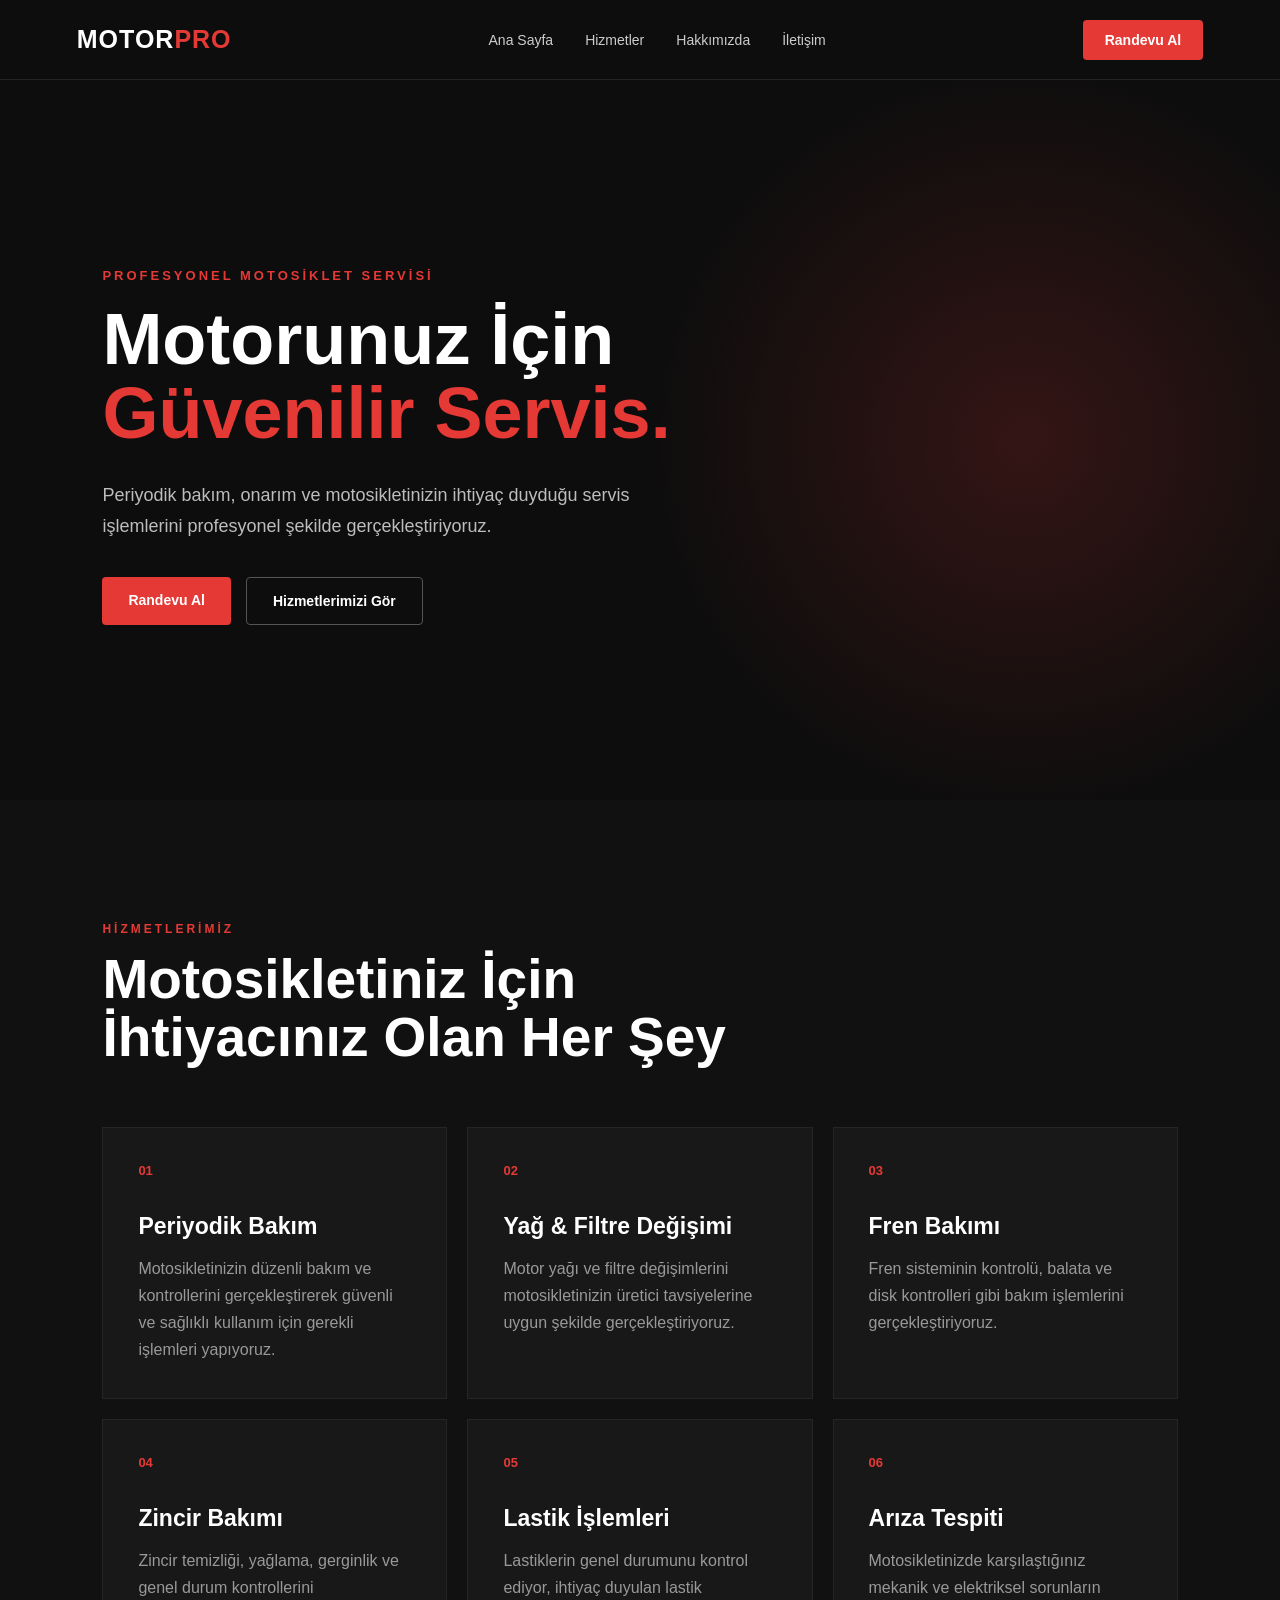
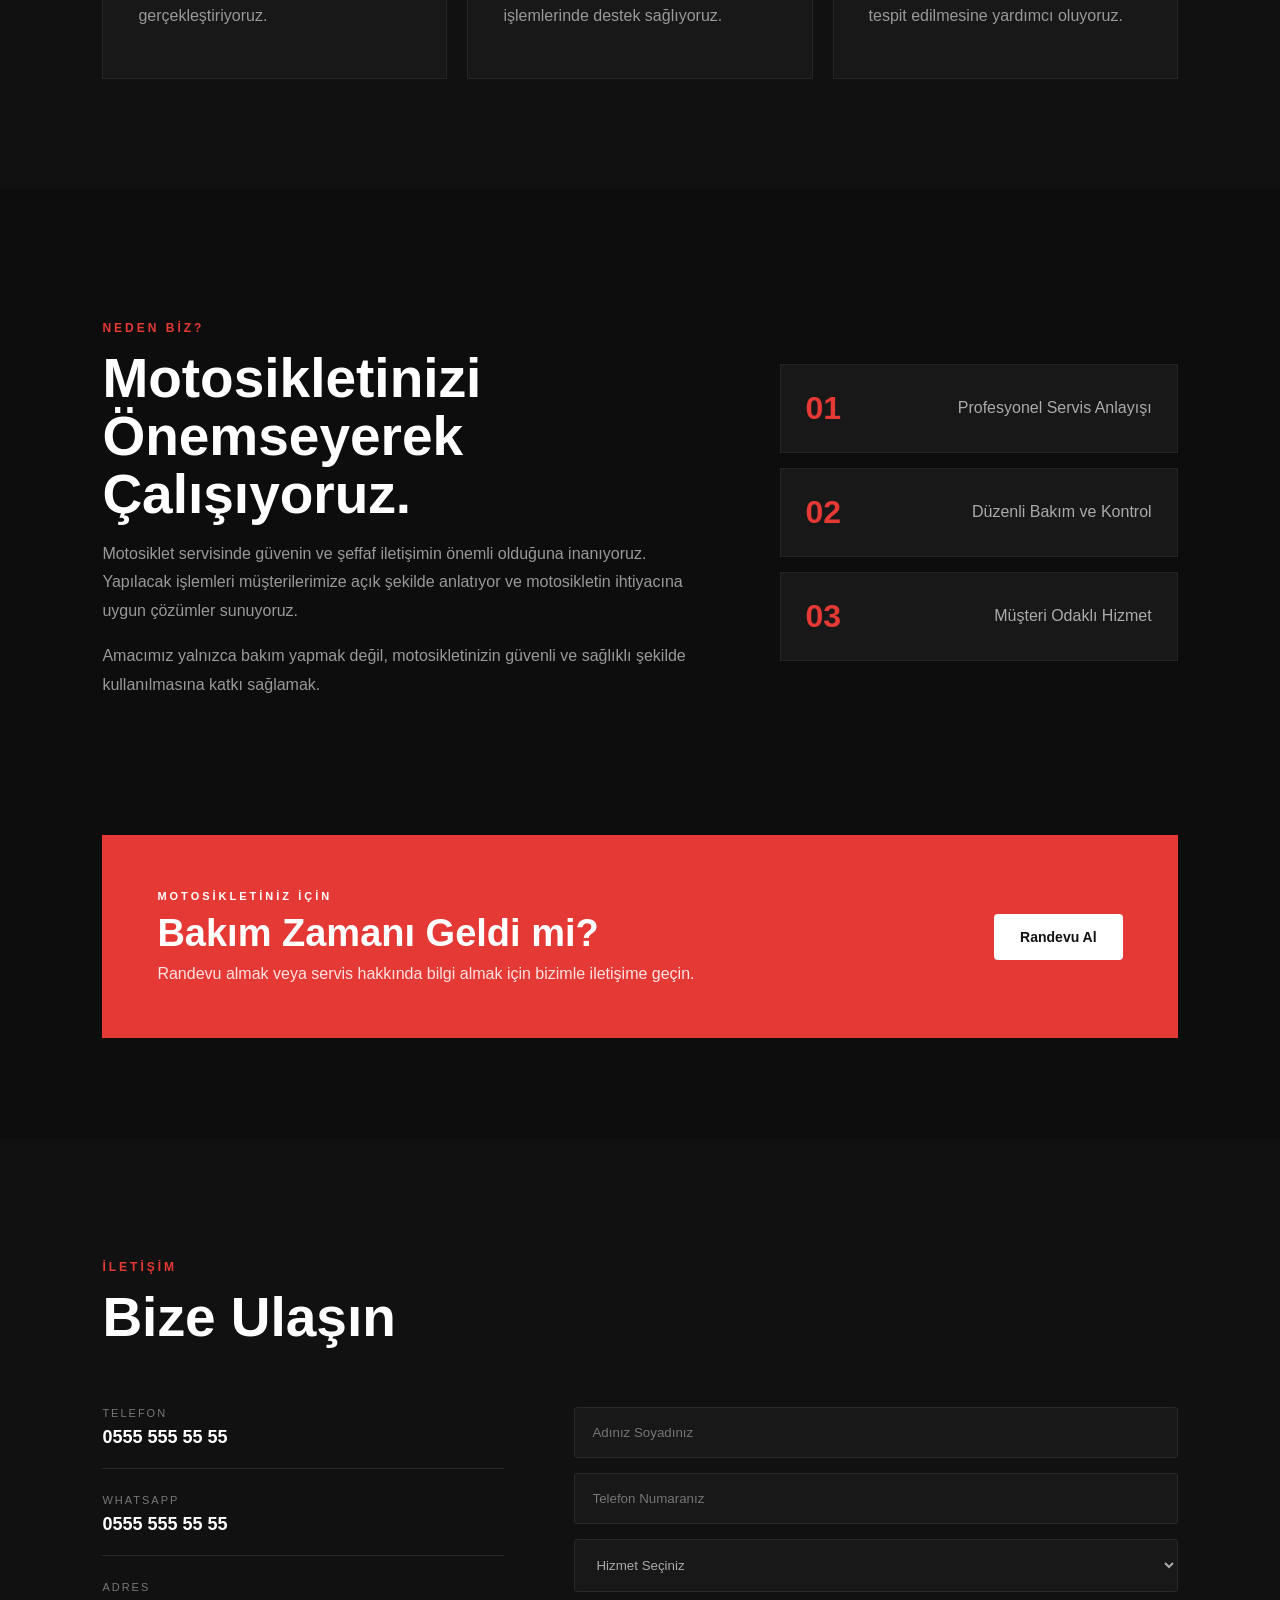
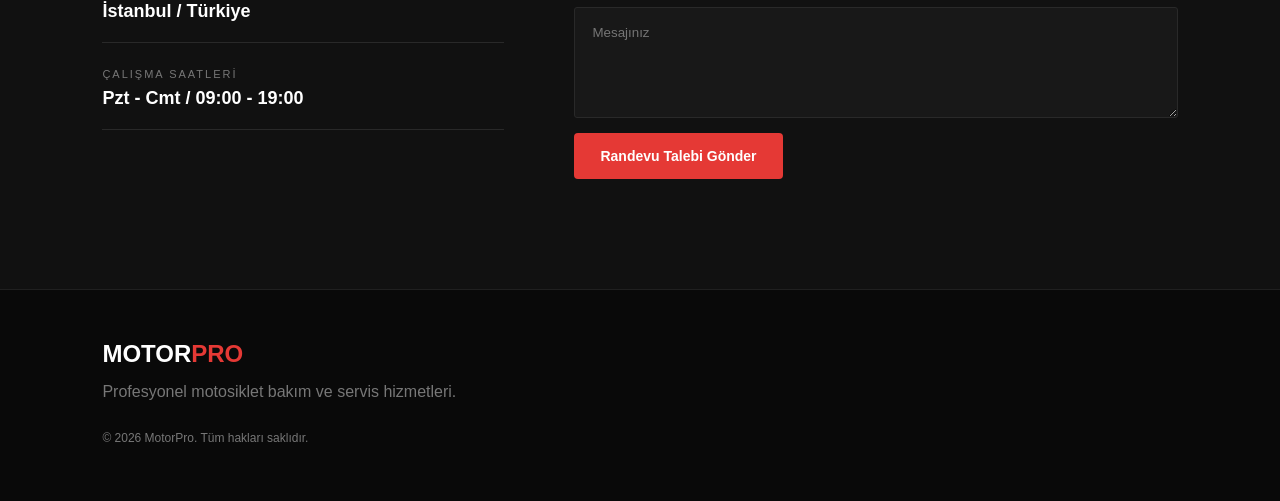
==== index.html @ c5fba309 "MotoPro ilk sürüm" ====
<!DOCTYPE html>
<html lang="tr">

<head>
    <meta charset="UTF-8">
    <meta name="viewport" content="width=device-width, initial-scale=1.0">

    <meta name="description"
        content="Profesyonel motosiklet bakım, onarım ve servis hizmetleri. Periyodik bakım, fren, zincir, lastik ve arıza tespiti.">

    <title>MotorPro | Motosiklet Servis</title>

    <link rel="stylesheet" href="style.css">
</head>

<body>

    <!-- HEADER -->

    <header class="header">

        <a href="index.html" class="logo">
            MOTOR<span>PRO</span>
        </a>

        <nav>
            <a href="#anasayfa">Ana Sayfa</a>
            <a href="#hizmetler">Hizmetler</a>
            <a href="#hakkimizda">Hakkımızda</a>
            <a href="#iletisim">İletişim</a>
        </nav>

        <a href="#iletisim" class="header-button">
            Randevu Al
        </a>

    </header>


    <main>

        <!-- HERO -->

        <section class="hero" id="anasayfa">

            <div class="hero-content">

                <p class="hero-small">
                    PROFESYONEL MOTOSİKLET SERVİSİ
                </p>

                <h1>
                    Motorunuz İçin<br>
                    <span>Güvenilir Servis.</span>
                </h1>

                <p class="hero-text">
                    Periyodik bakım, onarım ve motosikletinizin ihtiyaç
                    duyduğu servis işlemlerini profesyonel şekilde
                    gerçekleştiriyoruz.
                </p>

                <div class="hero-buttons">

                    <a href="#iletisim" class="button button-primary">
                        Randevu Al
                    </a>

                    <a href="#hizmetler" class="button button-secondary">
                        Hizmetlerimizi Gör
                    </a>

                </div>

            </div>

        </section>


        <!-- SERVICES -->

        <section class="services" id="hizmetler">

            <div class="section-title">

                <p>HİZMETLERİMİZ</p>

                <h2>
                    Motosikletiniz İçin<br>
                    İhtiyacınız Olan Her Şey
                </h2>

            </div>


            <div class="service-grid">

                <article class="service-card">

                    <div class="service-number">
                        01
                    </div>

                    <h3>
                        Periyodik Bakım
                    </h3>

                    <p>
                        Motosikletinizin düzenli bakım ve kontrollerini
                        gerçekleştirerek güvenli ve sağlıklı kullanım
                        için gerekli işlemleri yapıyoruz.
                    </p>

                </article>


                <article class="service-card">

                    <div class="service-number">
                        02
                    </div>

                    <h3>
                        Yağ & Filtre Değişimi
                    </h3>

                    <p>
                        Motor yağı ve filtre değişimlerini motosikletinizin
                        üretici tavsiyelerine uygun şekilde gerçekleştiriyoruz.
                    </p>

                </article>


                <article class="service-card">

                    <div class="service-number">
                        03
                    </div>

                    <h3>
                        Fren Bakımı
                    </h3>

                    <p>
                        Fren sisteminin kontrolü, balata ve disk kontrolleri
                        gibi bakım işlemlerini gerçekleştiriyoruz.
                    </p>

                </article>


                <article class="service-card">

                    <div class="service-number">
                        04
                    </div>

                    <h3>
                        Zincir Bakımı
                    </h3>

                    <p>
                        Zincir temizliği, yağlama, gerginlik ve genel
                        durum kontrollerini gerçekleştiriyoruz.
                    </p>

                </article>


                <article class="service-card">

                    <div class="service-number">
                        05
                    </div>

                    <h3>
                        Lastik İşlemleri
                    </h3>

                    <p>
                        Lastiklerin genel durumunu kontrol ediyor,
                        ihtiyaç duyulan lastik işlemlerinde destek sağlıyoruz.
                    </p>

                </article>


                <article class="service-card">

                    <div class="service-number">
                        06
                    </div>

                    <h3>
                        Arıza Tespiti
                    </h3>

                    <p>
                        Motosikletinizde karşılaştığınız mekanik ve
                        elektriksel sorunların tespit edilmesine yardımcı oluyoruz.
                    </p>

                </article>

            </div>

        </section>


        <!-- ABOUT -->

        <section class="about" id="hakkimizda">

            <div class="about-content">

                <p class="section-label">
                    NEDEN BİZ?
                </p>

                <h2>
                    Motosikletinizi<br>
                    Önemseyerek Çalışıyoruz.
                </h2>

                <p>
                    Motosiklet servisinde güvenin ve şeffaf iletişimin
                    önemli olduğuna inanıyoruz. Yapılacak işlemleri
                    müşterilerimize açık şekilde anlatıyor ve motosikletin
                    ihtiyacına uygun çözümler sunuyoruz.
                </p>

                <p>
                    Amacımız yalnızca bakım yapmak değil, motosikletinizin
                    güvenli ve sağlıklı şekilde kullanılmasına katkı sağlamak.
                </p>

            </div>


            <div class="about-box">

                    <div>
                        <strong>01</strong>
                        <span>Profesyonel Servis Anlayışı</span>
                    </div>

                    <div>
                        <strong>02</strong>
                        <span>Düzenli Bakım ve Kontrol</span>
                    </div>

                    <div>
                        <strong>03</strong>
                        <span>Müşteri Odaklı Hizmet</span>
                    </div>

                </div>

        </section>


        <!-- CTA -->

        <section class="cta">

            <div>

                <p>
                    MOTOSİKLETİNİZ İÇİN
                </p>

                <h2>
                    Bakım Zamanı Geldi mi?
                </h2>

                <span>
                    Randevu almak veya servis hakkında bilgi almak için
                    bizimle iletişime geçin.
                </span>

            </div>

            <a href="#iletisim" class="button button-primary">
                Randevu Al
            </a>

        </section>


        <!-- CONTACT -->

        <section class="contact" id="iletisim">

            <div class="section-title">

                <p>İLETİŞİM</p>

                <h2>
                    Bize Ulaşın
                </h2>

            </div>


            <div class="contact-grid">

                <div class="contact-info">

                    <div class="contact-item">
                            <span>TELEFON</span>
                            <strong>
                                <a href="tel:+905555555555">
                                    0555 555 55 55
                                </a>
                            </strong>
                        </div>

                        <div class="contact-item">
                            <span>WHATSAPP</span>
                            <strong>
                                <a href="https://wa.me/905555555555" target="_blank">
                                    0555 555 55 55
                                </a>
                            </strong>
                        </div>

                    <div class="contact-item">
                        <span>ADRES</span>
                        <strong>İstanbul / Türkiye</strong>
                    </div>

                    <div class="contact-item">
                        <span>ÇALIŞMA SAATLERİ</span>
                        <strong>Pzt - Cmt / 09:00 - 19:00</strong>
                    </div>

                </div>


                <form
                class="contact-form"
                action="https://formsubmit.co/YOUR_EMAIL@example.com"
                method="POST"
            >

                <input type="hidden" name="_subject" value="MotoPro Yeni Randevu Talebi">

                <input type="hidden" name="_template" value="table">

                <input
                    type="hidden"
                    name="_next"
                    value="https://emreryurek.github.io/motoservis/tesekkurler.html"
                >

                <input
                    type="text"
                    name="name"
                    placeholder="Adınız Soyadınız"
                    required
                >

                <input
                    type="tel"
                    name="phone"
                    placeholder="Telefon Numaranız"
                    required
                >

                <select name="service" required>

                    <option value="">
                        Hizmet Seçiniz
                    </option>

                    <option value="Periyodik Bakım">
                        Periyodik Bakım
                    </option>

                    <option value="Yağ ve Filtre Değişimi">
                        Yağ & Filtre Değişimi
                    </option>

                    <option value="Fren Bakımı">
                        Fren Bakımı
                    </option>

                    <option value="Zincir Bakımı">
                        Zincir Bakımı
                    </option>

                    <option value="Lastik İşlemleri">
                        Lastik İşlemleri
                    </option>

                    <option value="Arıza Tespiti">
                        Arıza Tespiti
                    </option>

                </select>

                <textarea
                    name="message"
                    placeholder="Mesajınız"
                    rows="5"
                ></textarea>

                <button
                    type="submit"
                    class="button button-primary"
                >
                    Randevu Talebi Gönder
                </button>

            </form>

            </div>

        </section>

    </main>


    <!-- FOOTER -->

    <footer>

        <div class="footer-logo">
            MOTOR<span>PRO</span>
        </div>

        <p>
            Profesyonel motosiklet bakım ve servis hizmetleri.
        </p>

        <p class="copyright">
            © 2026 MotorPro. Tüm hakları saklıdır.
        </p>

    </footer>

</body>

</html>
---- style.css ----
/* ========================================
   GENEL
======================================== */

* {
    box-sizing: border-box;
}

html {
    scroll-behavior: smooth;
}

body {
    margin: 0;
    background: #0d0d0d;
    color: #ffffff;
    font-family: Arial, Helvetica, sans-serif;
}

a {
    color: inherit;
    text-decoration: none;
}


/* ========================================
   HEADER
======================================== */

.header {
    height: 80px;
    padding: 0 6%;
    display: flex;
    align-items: center;
    justify-content: space-between;

    background: #0d0d0d;

    border-bottom: 1px solid #242424;

    position: sticky;
    top: 0;
    z-index: 100;
}

.logo {
    font-size: 25px;
    font-weight: 900;
    letter-spacing: 1px;
}

.logo span,
.footer-logo span {
    color: #e53935;
}

.header nav {
    display: flex;
    gap: 32px;
}

.header nav a {
    color: #cccccc;
    font-size: 14px;
    transition: 0.3s;
}

.header nav a:hover {
    color: #e53935;
}

.header-button {
    background: #e53935;
    padding: 12px 22px;
    border-radius: 4px;
    font-size: 14px;
    font-weight: bold;
    transition: 0.3s;
}

.header-button:hover {
    background: #ff514d;
}


/* ========================================
   HERO
======================================== */

.hero {
    min-height: 720px;

    display: flex;
    align-items: center;

    padding: 80px 8%;

    background-image:
        linear-gradient(
            90deg,
            rgba(13, 13, 13, 1) 0%,
            rgba(13, 13, 13, 0.98) 25%,
            rgba(13, 13, 13, 0.82) 45%,
            rgba(13, 13, 13, 0.35) 75%,
            rgba(13, 13, 13, 0.15) 100%
        ),
        url("images/hero.jpg");

    background-size: cover;
    background-position: center;
    background-repeat: no-repeat;

    position: relative;
}

.hero::after {
    content: "";

    position: absolute;
    inset: 0;

    background:
        radial-gradient(
            circle at 80% 50%,
            rgba(229, 57, 53, 0.18),
            transparent 35%
        );

    pointer-events: none;
}

.hero-content {
    max-width: 650px;
    position: relative;
    z-index: 2;
}

.hero-small {
    color: #e53935;
    font-size: 13px;
    font-weight: bold;
    letter-spacing: 3px;
    margin-bottom: 20px;
}

.hero h1 {
    font-size: clamp(46px, 6vw, 72px);
    line-height: 1.02;
    margin: 0 0 30px;
    font-weight: 900;
    max-width: 650px;
}

.hero h1 span {
    color: #e53935;
}

.hero-text {
    max-width: 550px;
    color: #bdbdbd;
    font-size: 18px;
    line-height: 1.7;
    margin-bottom: 35px;
}

.hero-buttons {
    display: flex;
    gap: 15px;
    flex-wrap: wrap;
}


/* ========================================
   BUTONLAR
======================================== */

.button {
    display: inline-block;
    padding: 15px 26px;

    border-radius: 4px;

    font-size: 14px;
    font-weight: bold;

    transition: 0.3s;
}

.button-primary {
    background: #e53935;
    color: white;
}

.button-primary:hover {
    background: #ff514d;
    transform: translateY(-2px);
}

.button-secondary {
    border: 1px solid #555;
    color: white;
}

.button-secondary:hover {
    border-color: #e53935;
    color: #e53935;
}


/* ========================================
   SECTION
======================================== */

.services,
.contact {
    padding: 110px 8%;
}

.section-title {
    max-width: 700px;
    margin-bottom: 60px;
}

.section-title p,
.section-label {
    color: #e53935;
    font-size: 12px;
    font-weight: bold;
    letter-spacing: 3px;
    margin-bottom: 15px;
}

.section-title h2,
.about h2 {
    font-size: clamp(35px, 5vw, 55px);
    line-height: 1.05;
    margin: 0;
}


/* ========================================
   HİZMETLER
======================================== */

.services {
    background: #111111;
}

.service-grid {
    display: grid;
    grid-template-columns: repeat(3, 1fr);
    gap: 20px;
}

.service-card {
    background: #181818;
    border: 1px solid #252525;

    padding: 35px;

    min-height: 260px;

    transition: 0.3s;
}

.service-card:hover {
    transform: translateY(-5px);
    border-color: #e53935;
}

.service-number {
    color: #e53935;
    font-size: 13px;
    font-weight: bold;
    margin-bottom: 35px;
}

.service-card h3 {
    font-size: 23px;
    margin: 0 0 15px;
}

.service-card p {
    color: #999;
    line-height: 1.7;
    margin: 0;
}


/* ========================================
   HAKKIMIZDA
======================================== */

.about {
    padding: 120px 8%;

    display: grid;
    grid-template-columns: 1.2fr 0.8fr;
    gap: 80px;

    align-items: center;
}

.about-content > p:not(.section-label) {
    color: #999;
    line-height: 1.8;
    max-width: 650px;
}

.about-box {
    display: grid;
    gap: 15px;
}

.about-box div {
    background: #181818;
    border: 1px solid #252525;

    padding: 25px;

    display: flex;
    align-items: center;
    justify-content: space-between;
}

.about-box strong {
    color: #e53935;
    font-size: 32px;
}

.about-box span {
    color: #aaa;
}


/* ========================================
   CTA
======================================== */

.cta {
    margin: 0 8% 100px;

    padding: 55px;

    background: #e53935;

    display: flex;
    justify-content: space-between;
    align-items: center;

    gap: 30px;
}

.cta p {
    margin: 0 0 10px;
    font-size: 11px;
    font-weight: bold;
    letter-spacing: 3px;
}

.cta h2 {
    font-size: 38px;
    margin: 0 0 10px;
}

.cta span {
    color: #ffe3e3;
}

.cta .button {
    background: white;
    color: #111;
    flex-shrink: 0;
}


/* ========================================
   İLETİŞİM
======================================== */

.contact {
    background: #111111;
}

.contact-grid {
    display: grid;
    grid-template-columns: 0.8fr 1.2fr;
    gap: 70px;
}

.contact-info {
    display: flex;
    flex-direction: column;
    gap: 25px;
}

.contact-item {
    padding-bottom: 20px;
    border-bottom: 1px solid #292929;
}

.contact-item span {
    display: block;
    color: #777;
    font-size: 11px;
    letter-spacing: 2px;
    margin-bottom: 8px;
}

.contact-item strong {
    font-size: 18px;
}


/* ========================================
   FORM
======================================== */

.contact-form {
    display: flex;
    flex-direction: column;
    gap: 15px;
}

.contact-form input,
.contact-form select,
.contact-form textarea {
    width: 100%;

    padding: 17px;

    background: #181818;

    border: 1px solid #292929;

    color: white;

    font-family: inherit;

    border-radius: 3px;

    outline: none;
}

.contact-form input:focus,
.contact-form select:focus,
.contact-form textarea:focus {
    border-color: #e53935;
}

.contact-form textarea {
    resize: vertical;
}

.contact-form select {
    color: #aaa;
}

.contact-form button {
    border: none;
    cursor: pointer;
    align-self: flex-start;
}


/* ========================================
   FOOTER
======================================== */

footer {
    padding: 50px 8%;

    background: #090909;

    border-top: 1px solid #202020;
}

.footer-logo {
    font-size: 24px;
    font-weight: 900;
    margin-bottom: 15px;
}

footer p {
    color: #777;
    margin: 6px 0;
}

.copyright {
    margin-top: 30px !important;
    font-size: 12px;
}


/* ========================================
   MOBİL
======================================== */

@media (max-width: 900px) {

    .header {
        padding: 0 5%;
    }

    .header nav {
        display: none;
    }

    .header-button {
        padding: 10px 16px;
    }

    .hero {
        min-height: 650px;
        padding: 70px 6%;
    }

    .hero h1 {
        font-size: 52px;
    }

    .service-grid {
        grid-template-columns: 1fr 1fr;
    }

    .about {
        grid-template-columns: 1fr;
        gap: 50px;
    }

    .contact-grid {
        grid-template-columns: 1fr;
        gap: 50px;
    }

    .cta {
        margin: 0 5% 70px;
        padding: 40px 30px;

        flex-direction: column;
        align-items: flex-start;
    }

}


@media (max-width: 600px) {

    .header {
        height: 70px;
    }

    .logo {
        font-size: 21px;
    }

    .header-button {
        font-size: 12px;
        padding: 10px 13px;
    }

    .hero {
        min-height: 600px;
        padding: 60px 6%;
    }

    .hero h1 {
        font-size: 43px;
    }

    .hero-text {
        font-size: 16px;
    }

    .services,
    .contact {
        padding: 80px 6%;
    }

    .service-grid {
        grid-template-columns: 1fr;
    }

    .service-card {
        min-height: auto;
    }

    .about {
        padding: 80px 6%;
    }

    .about h2 {
        font-size: 40px;
    }

    .cta {
        margin: 0 6% 60px;
    }

    .cta h2 {
        font-size: 30px;
    }

}
    .contact-item a {
        color: white;
        text-decoration: none;
        transition: 0.3s;
    }

    .contact-item a:hover {
        color: #e53935;
    }
    /* ========================================
   TEŞEKKÜR SAYFASI
======================================== */

.page-thanks {
    min-height: calc(100vh - 200px);

    display: flex;
    flex-direction: column;
    justify-content: center;
    align-items: flex-start;

    padding: 100px 8%;
}

.page-thanks h1 {
    font-size: clamp(55px, 8vw, 90px);
    line-height: 0.95;
    margin: 0 0 30px;
    font-weight: 900;
}

.page-thanks h1 span {
    color: #e53935;
}

.page-thanks > p:not(.section-label) {
    color: #999;
    font-size: 18px;
    line-height: 1.7;
    max-width: 550px;
    margin-bottom: 35px;
}
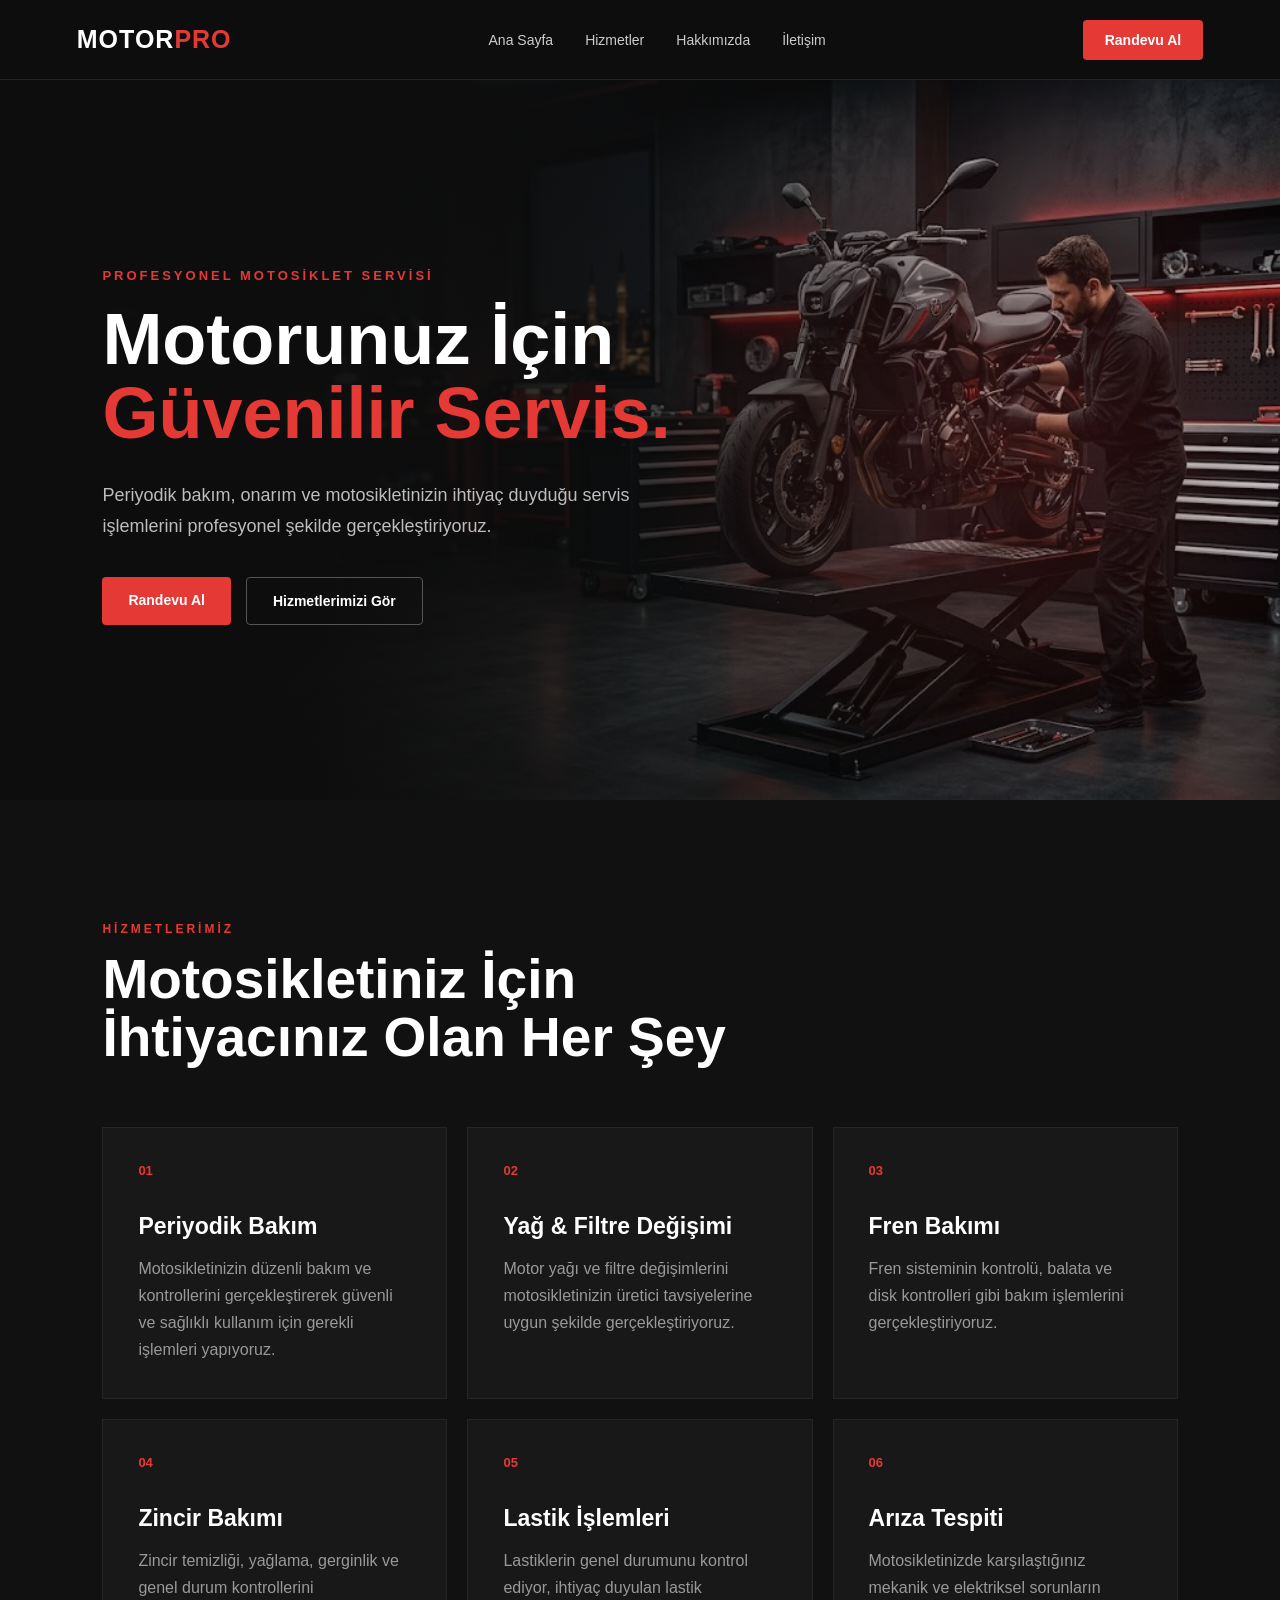
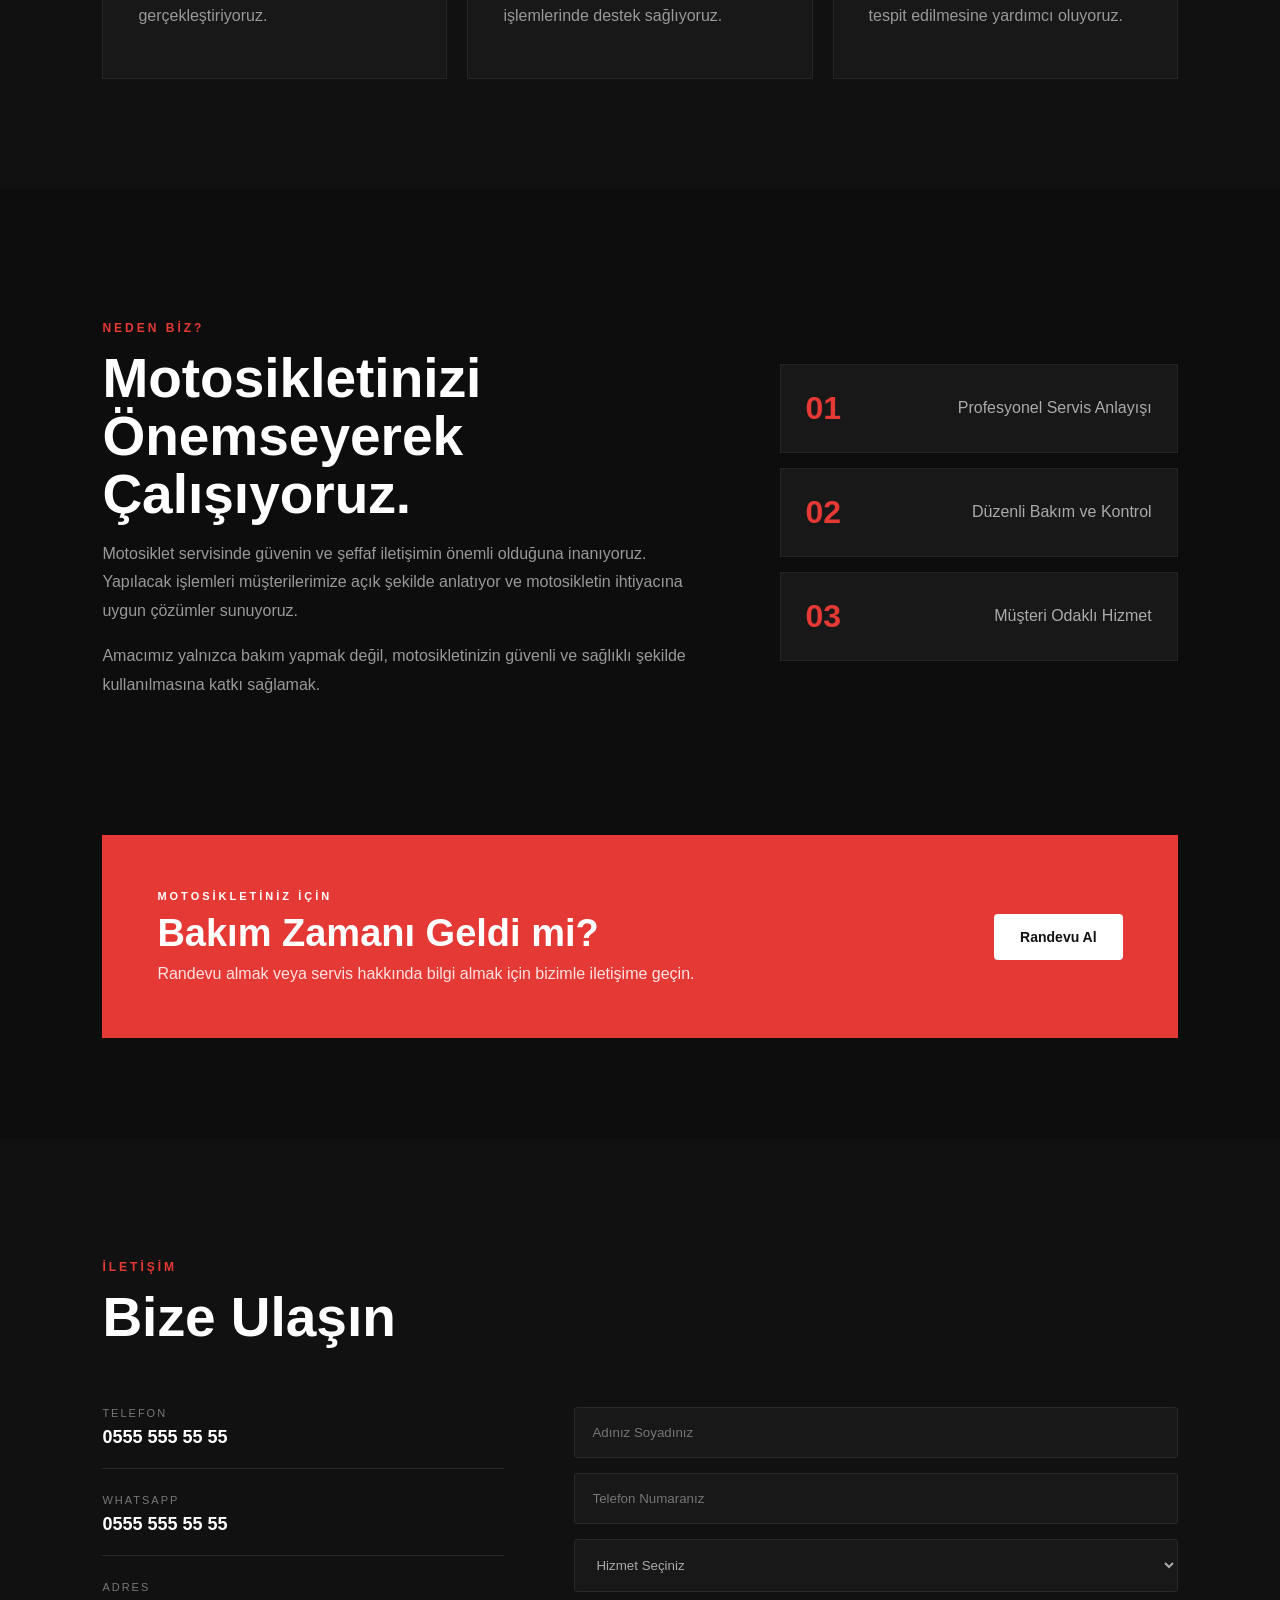
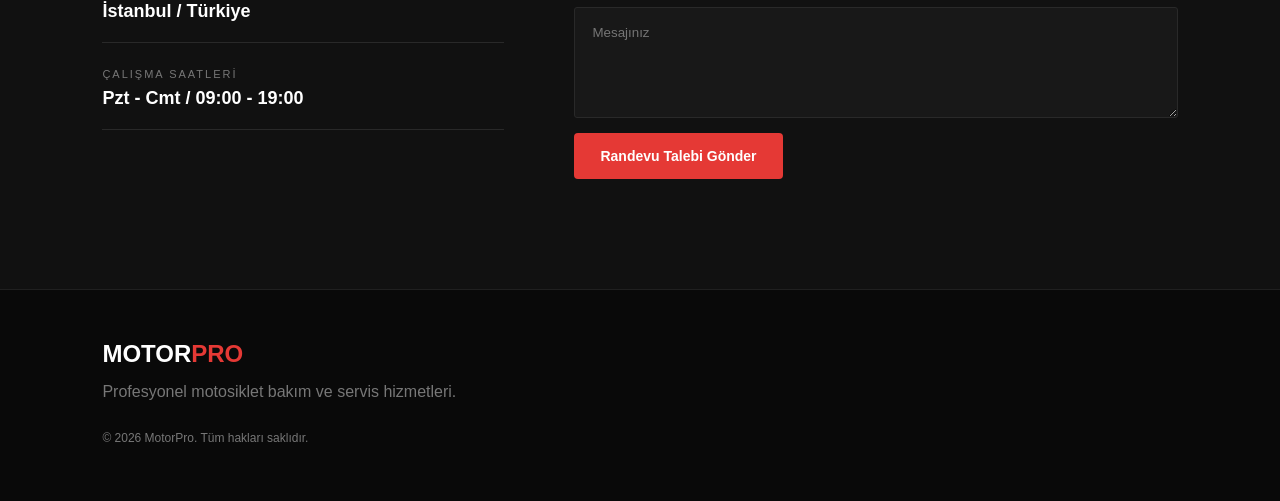
==== commit 45e9abd2: "Update index.html" ====
--- a/index.html
+++ b/index.html
@@ -11,6 +11,8 @@
     <title>MotorPro | Motosiklet Servis</title>
 
     <link rel="stylesheet" href="style.css">
+    
+    <link rel="icon" type="image/png" href="images/favicon.jpg">
 </head>
 
 <body>
@@ -442,4 +444,4 @@
 
 </body>
 
-</html>+</html>
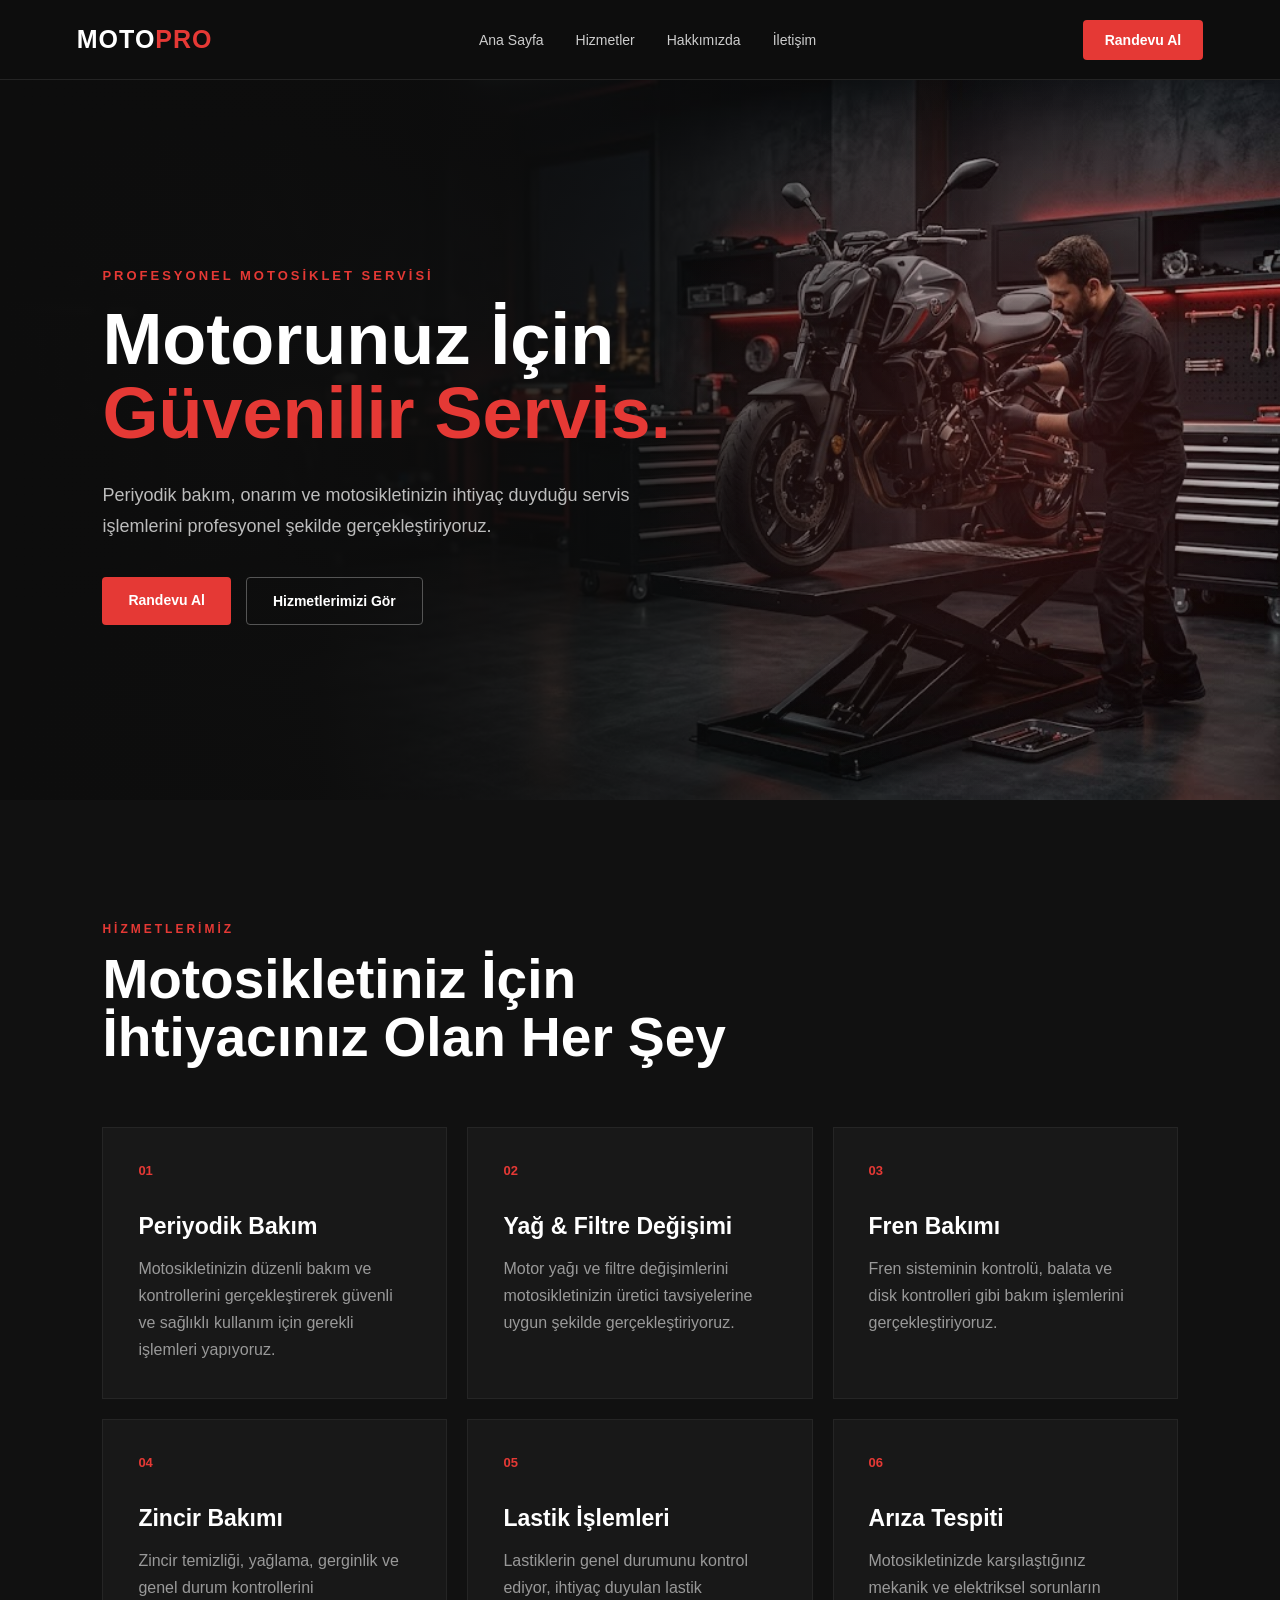
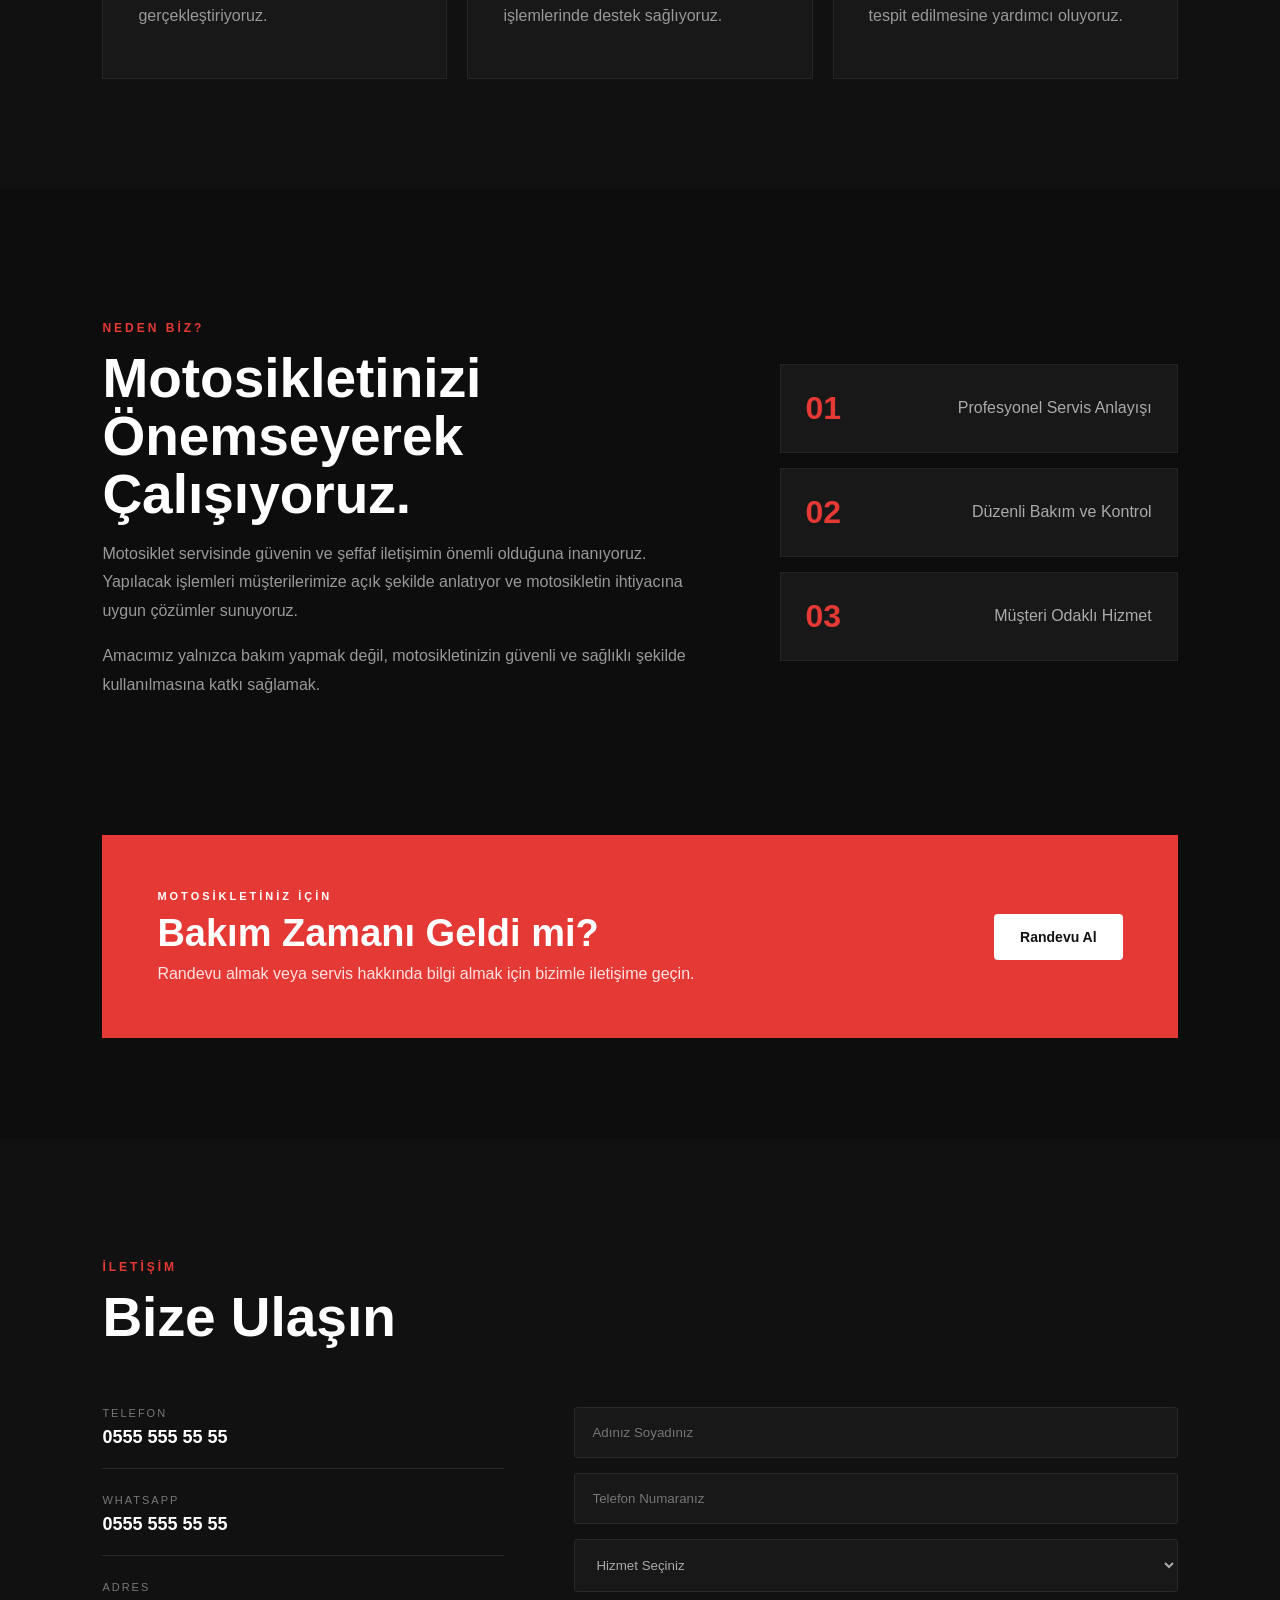
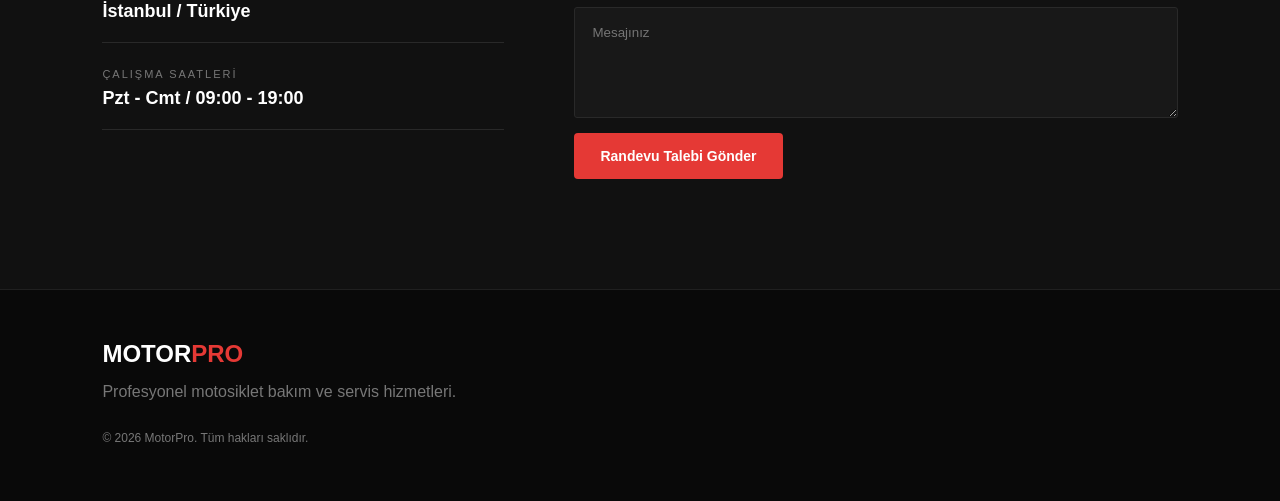
==== commit 0f0497d9: "Update index.html" ====
--- a/index.html
+++ b/index.html
@@ -8,7 +8,7 @@
     <meta name="description"
         content="Profesyonel motosiklet bakım, onarım ve servis hizmetleri. Periyodik bakım, fren, zincir, lastik ve arıza tespiti.">
 
-    <title>MotorPro | Motosiklet Servis</title>
+    <title>MotoPro | Motosiklet Servis</title>
 
     <link rel="stylesheet" href="style.css">
     
@@ -22,7 +22,7 @@
     <header class="header">
 
         <a href="index.html" class="logo">
-            MOTOR<span>PRO</span>
+            MOTO<span>PRO</span>
         </a>
 
         <nav>
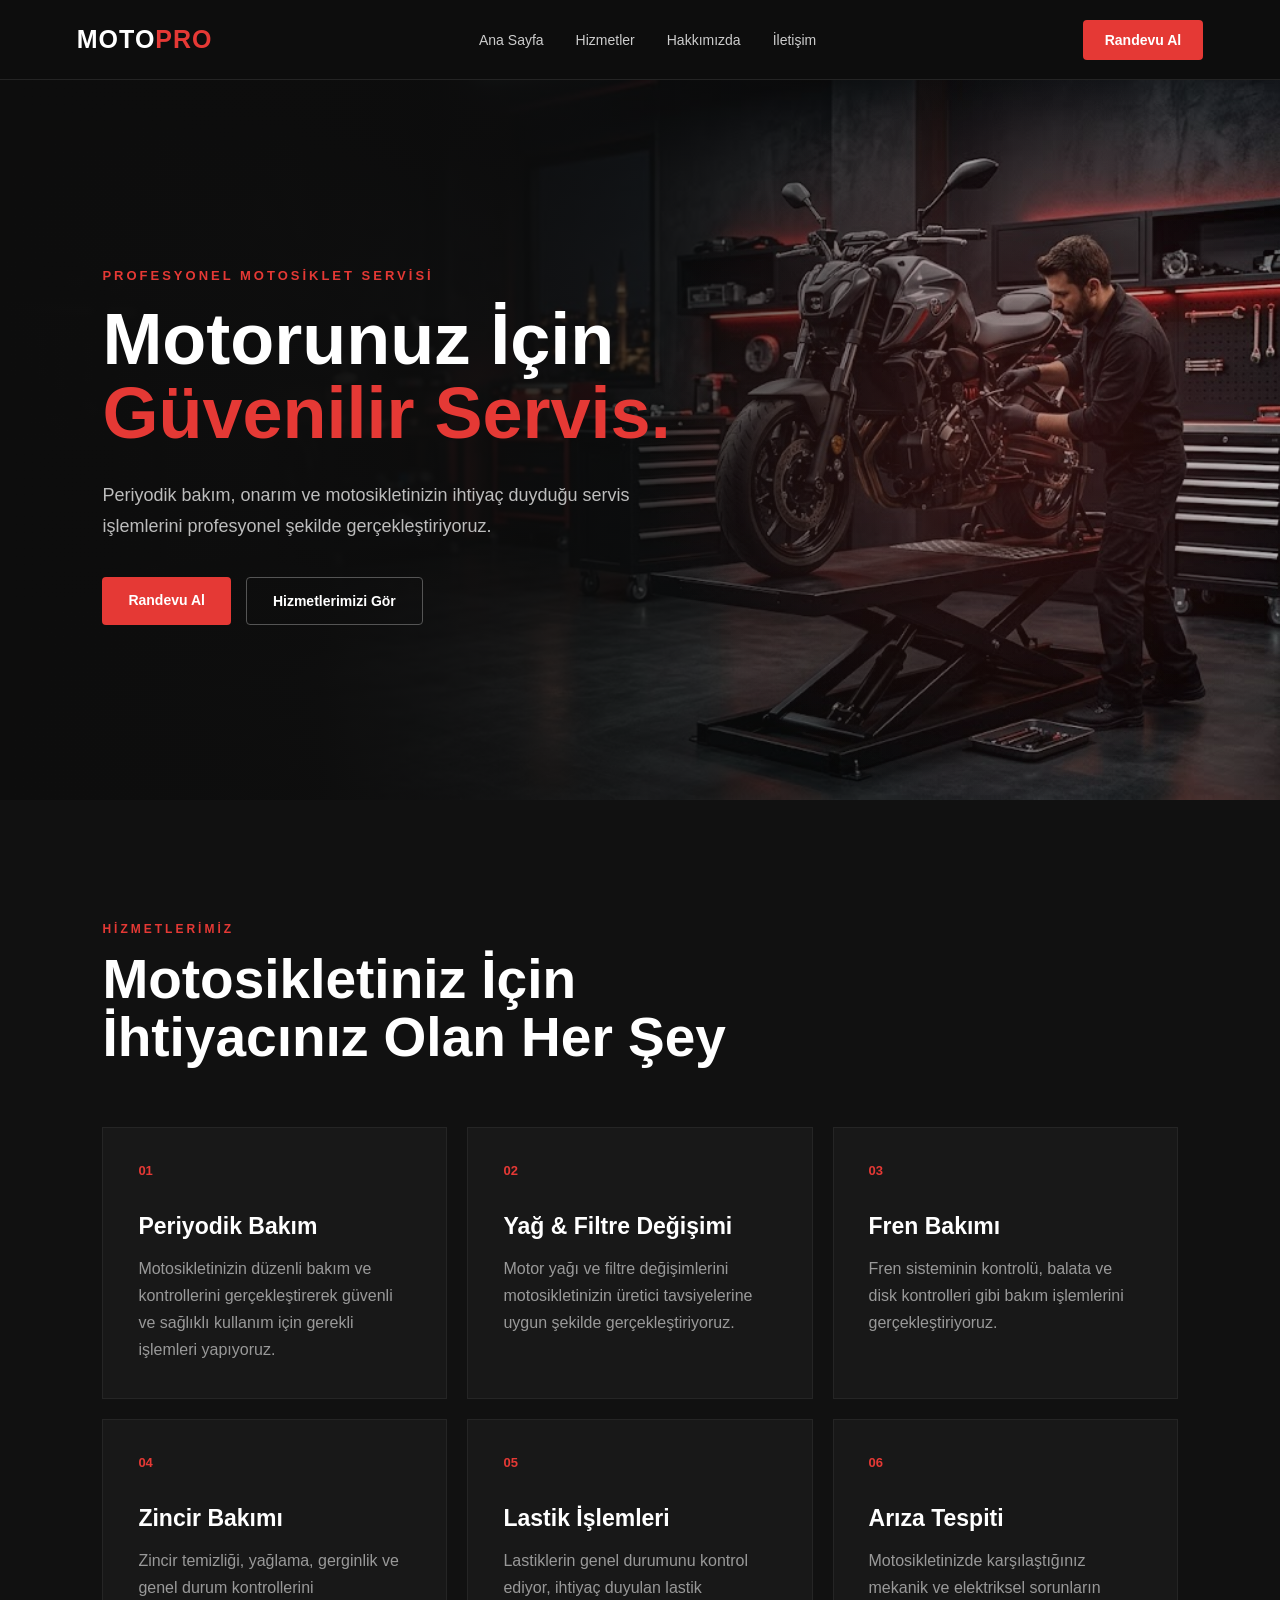
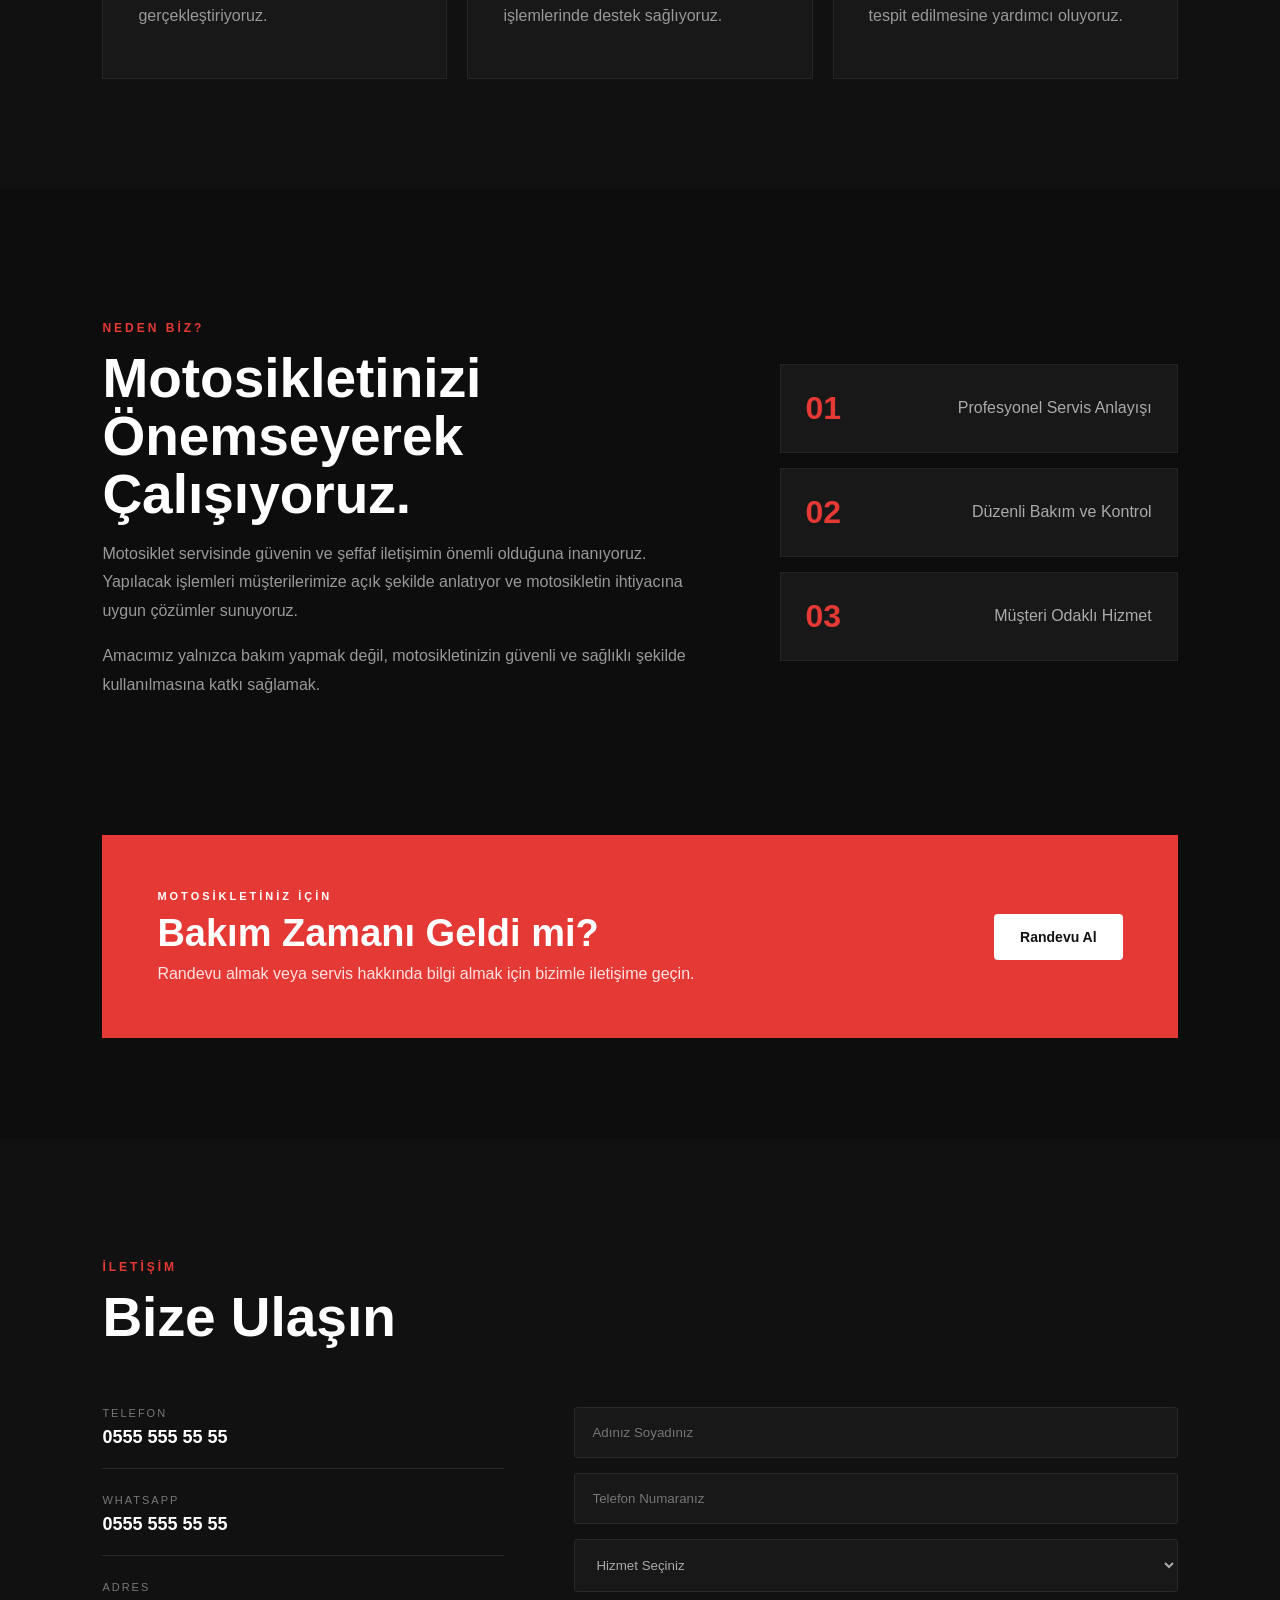
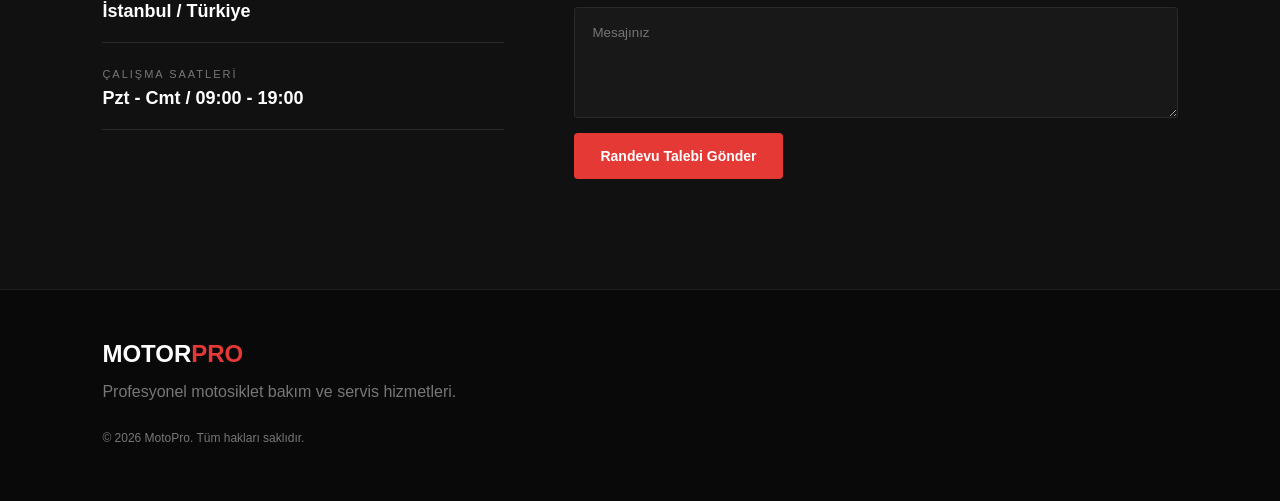
==== commit f3346599: "Update index.html" ====
--- a/index.html
+++ b/index.html
@@ -437,7 +437,7 @@
         </p>
 
         <p class="copyright">
-            © 2026 MotorPro. Tüm hakları saklıdır.
+            © 2026 MotoPro. Tüm hakları saklıdır.
         </p>
 
     </footer>
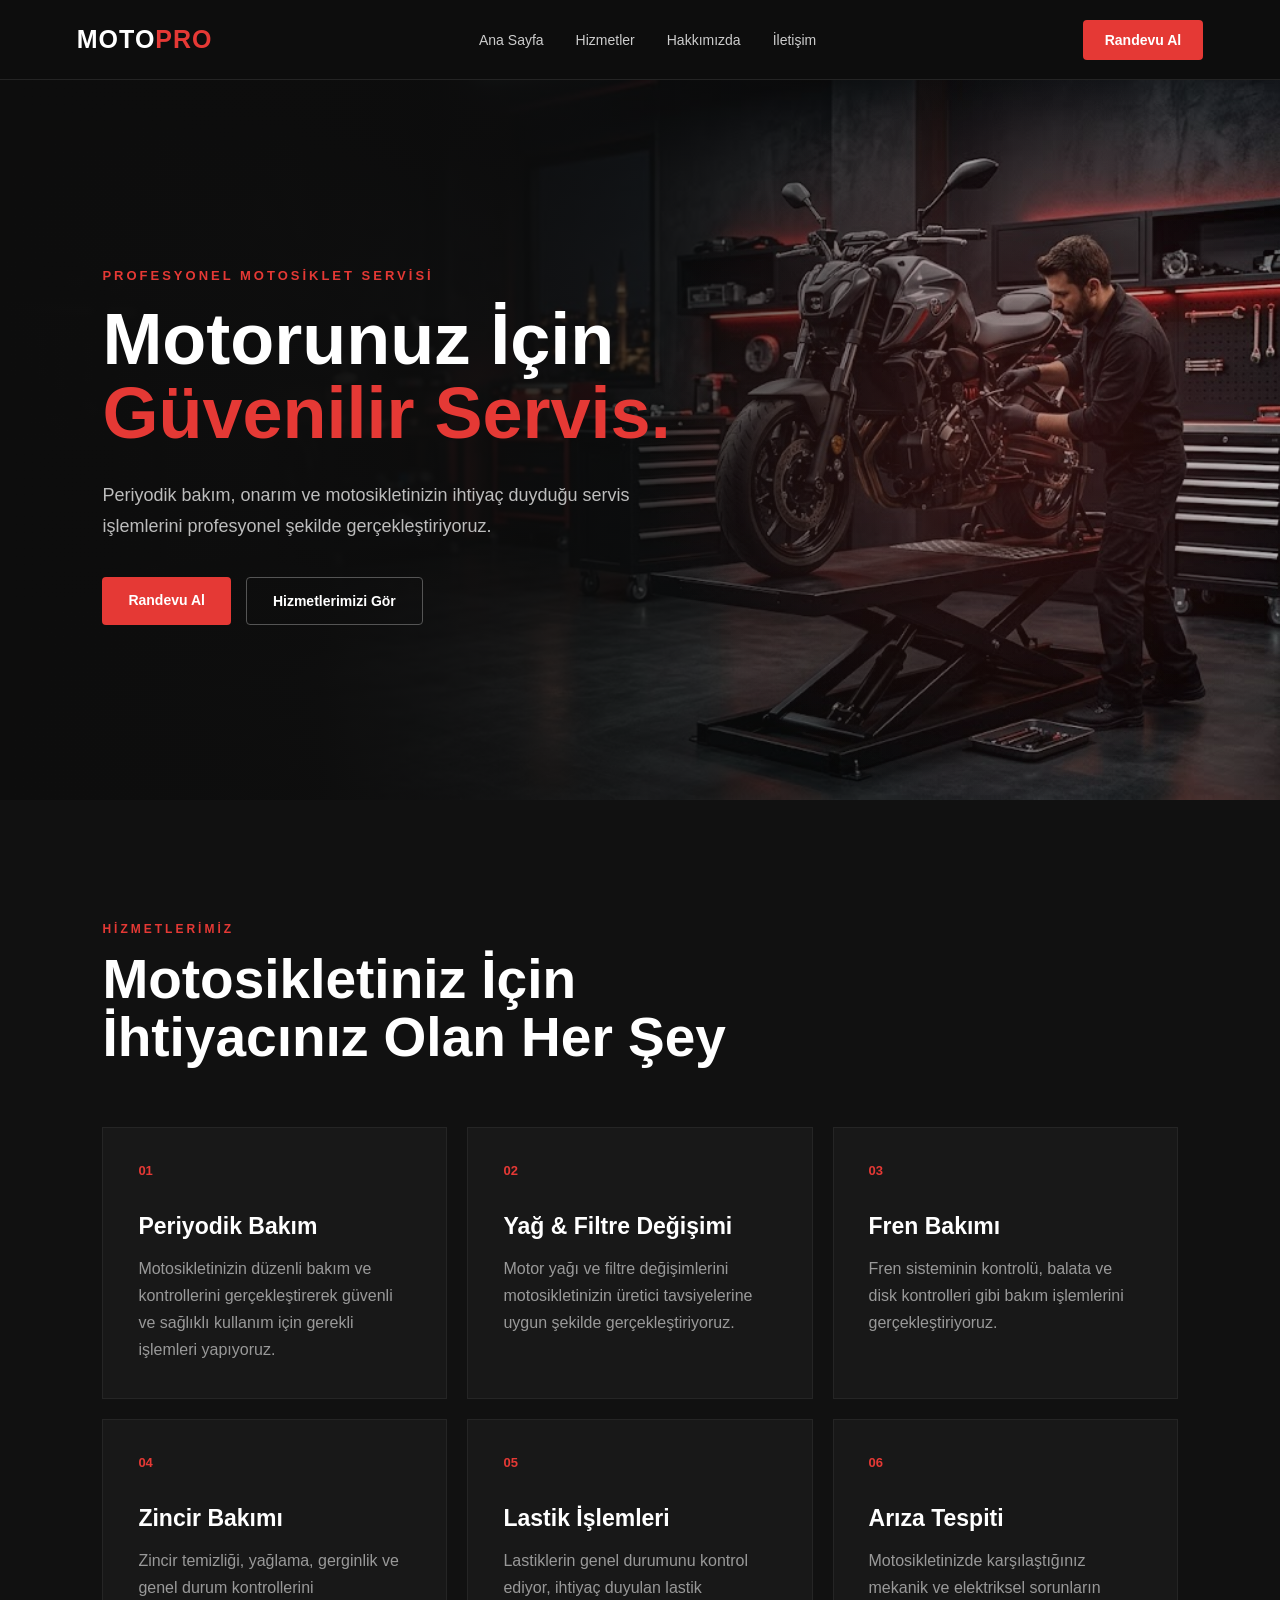
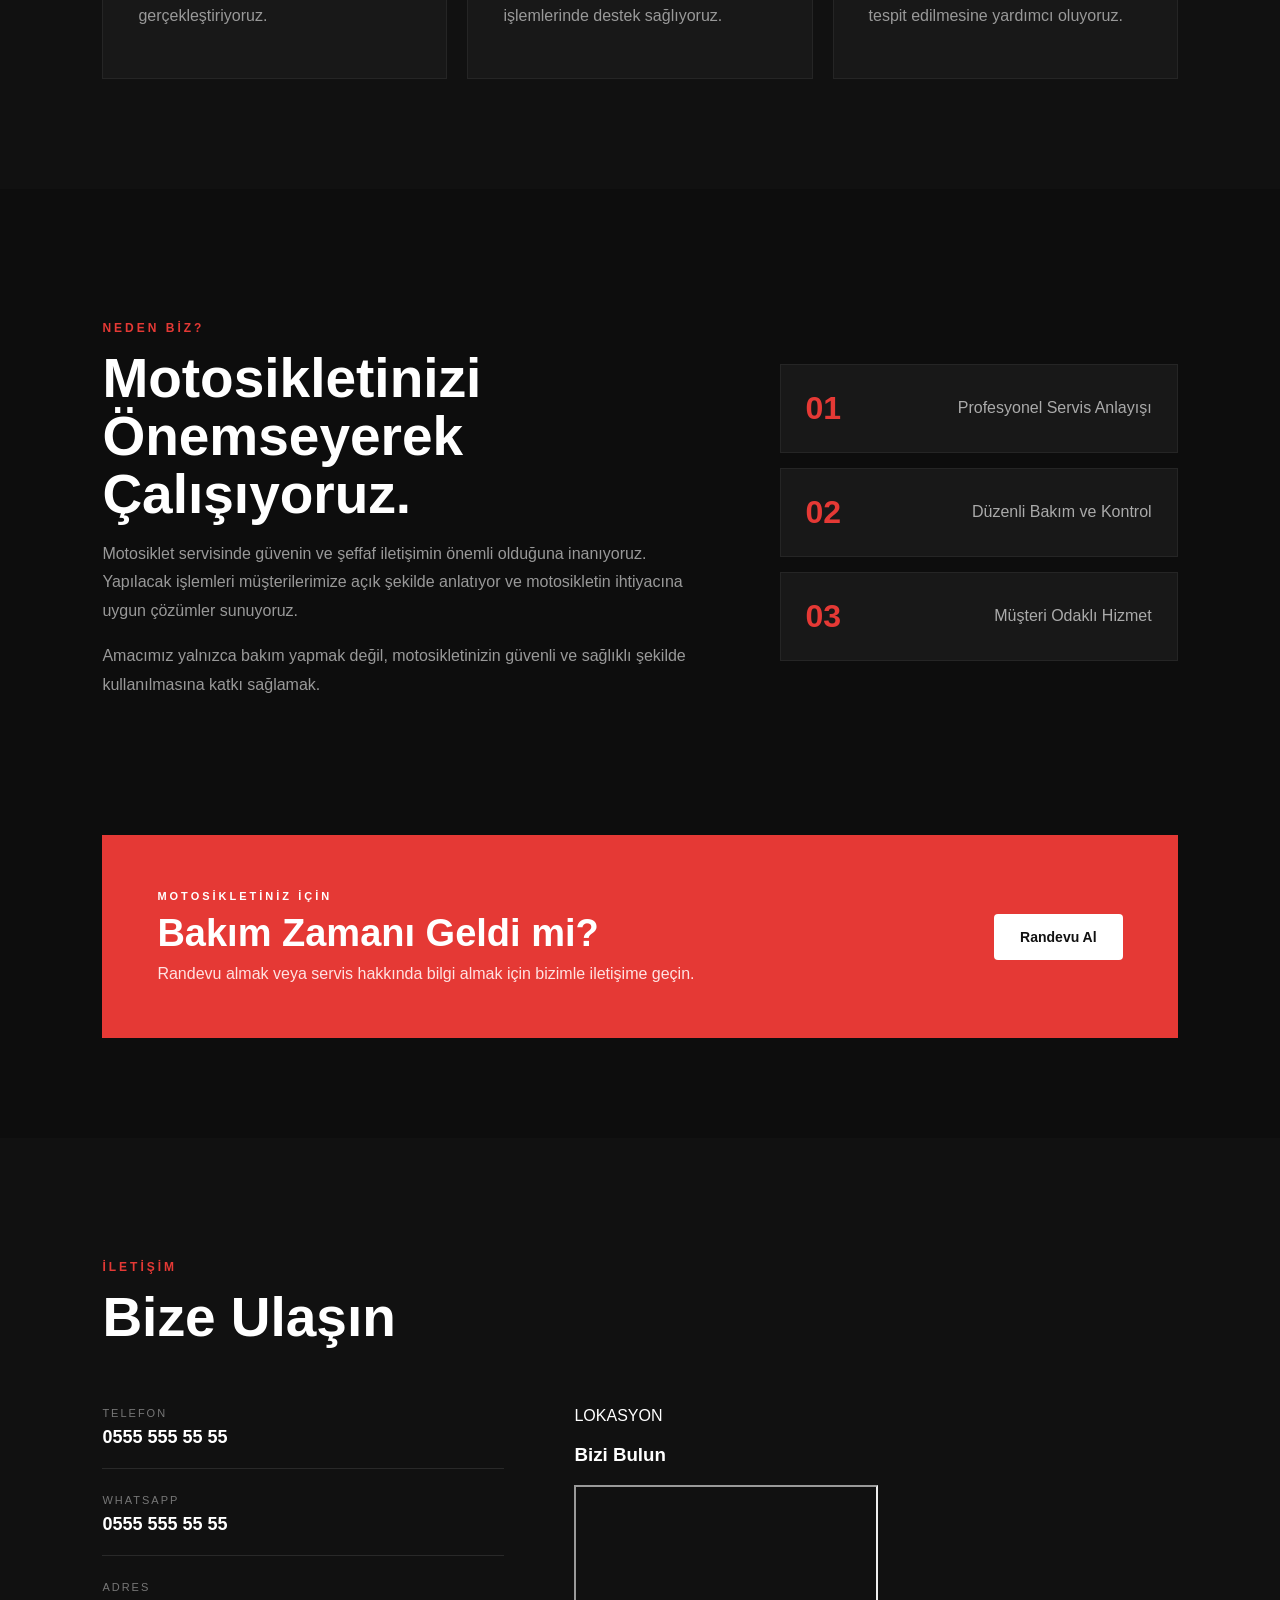
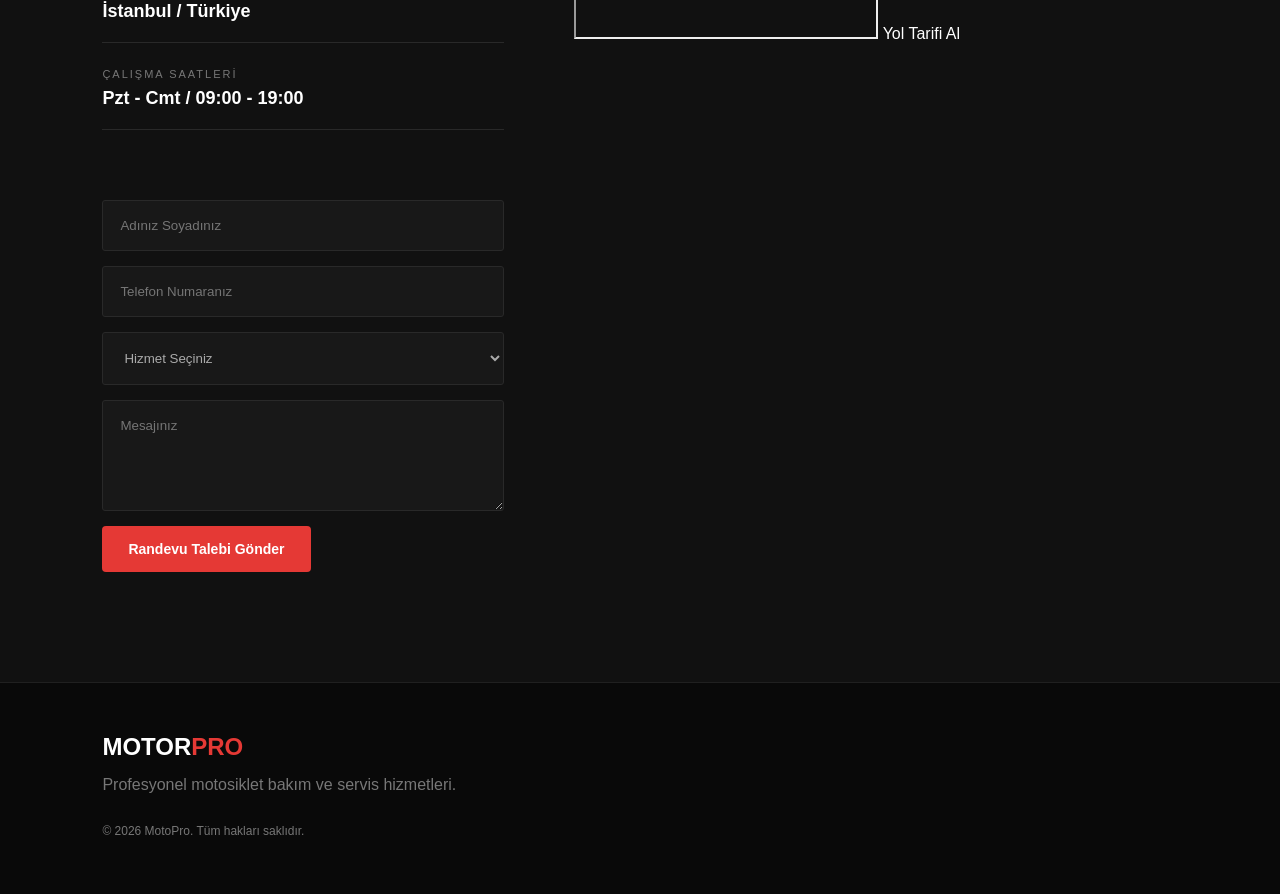
==== commit 446e7193: "Update index.html" ====
--- a/index.html
+++ b/index.html
@@ -339,6 +339,29 @@
 
                 </div>
 
+                <div class="map-box">
+
+                <div class="map-title">
+                    <span>LOKASYON</span>
+                    <h3>Bizi Bulun</h3>
+                </div>
+            
+                <iframe
+                    src="https://www.google.com/maps?q=Istanbul%2C%20Turkey&output=embed"
+                    loading="lazy"
+                    allowfullscreen
+                    referrerpolicy="no-referrer-when-downgrade">
+                </iframe>
+            
+                <a
+                    href="https://www.google.com/maps/search/?api=1&query=Istanbul%2C%20Turkey"
+                    target="_blank"
+                    class="map-button">
+                    Yol Tarifi Al
+                </a>
+            
+            </div>
+
 
                 <form
                 class="contact-form"
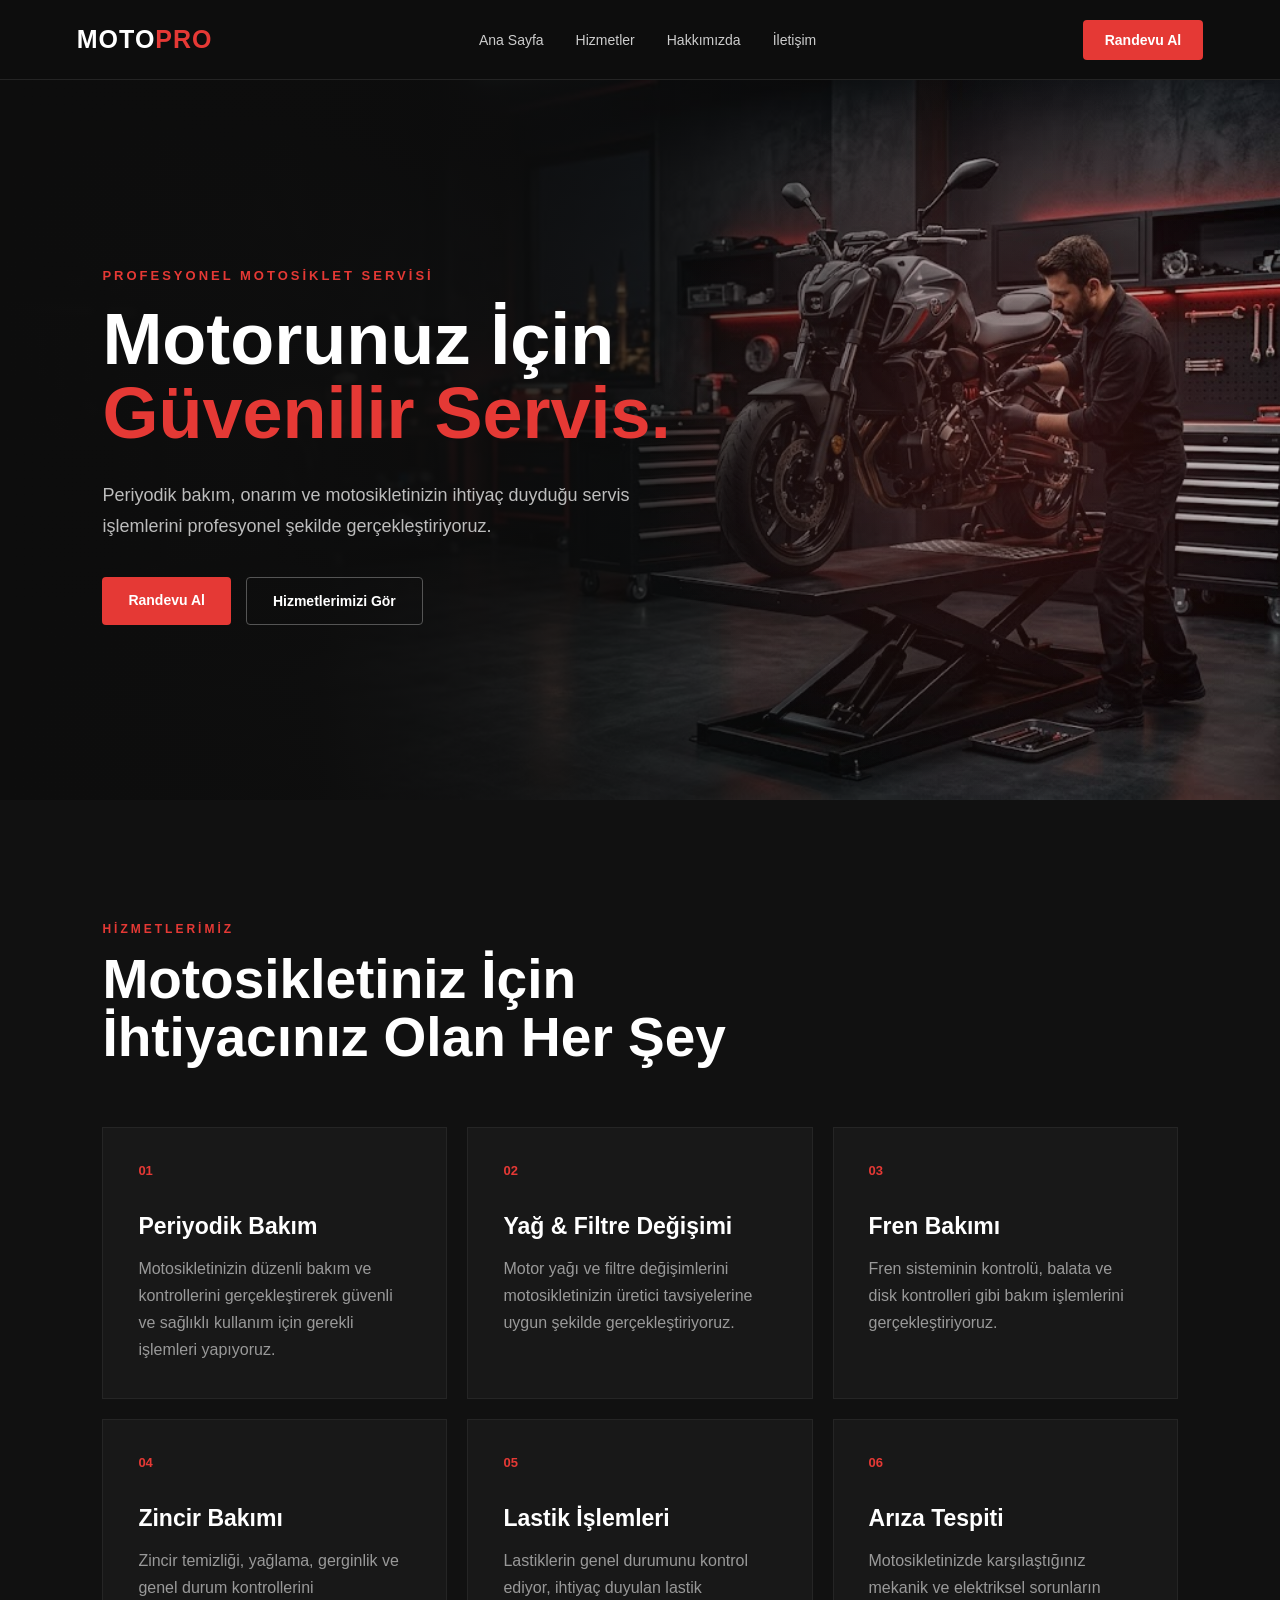
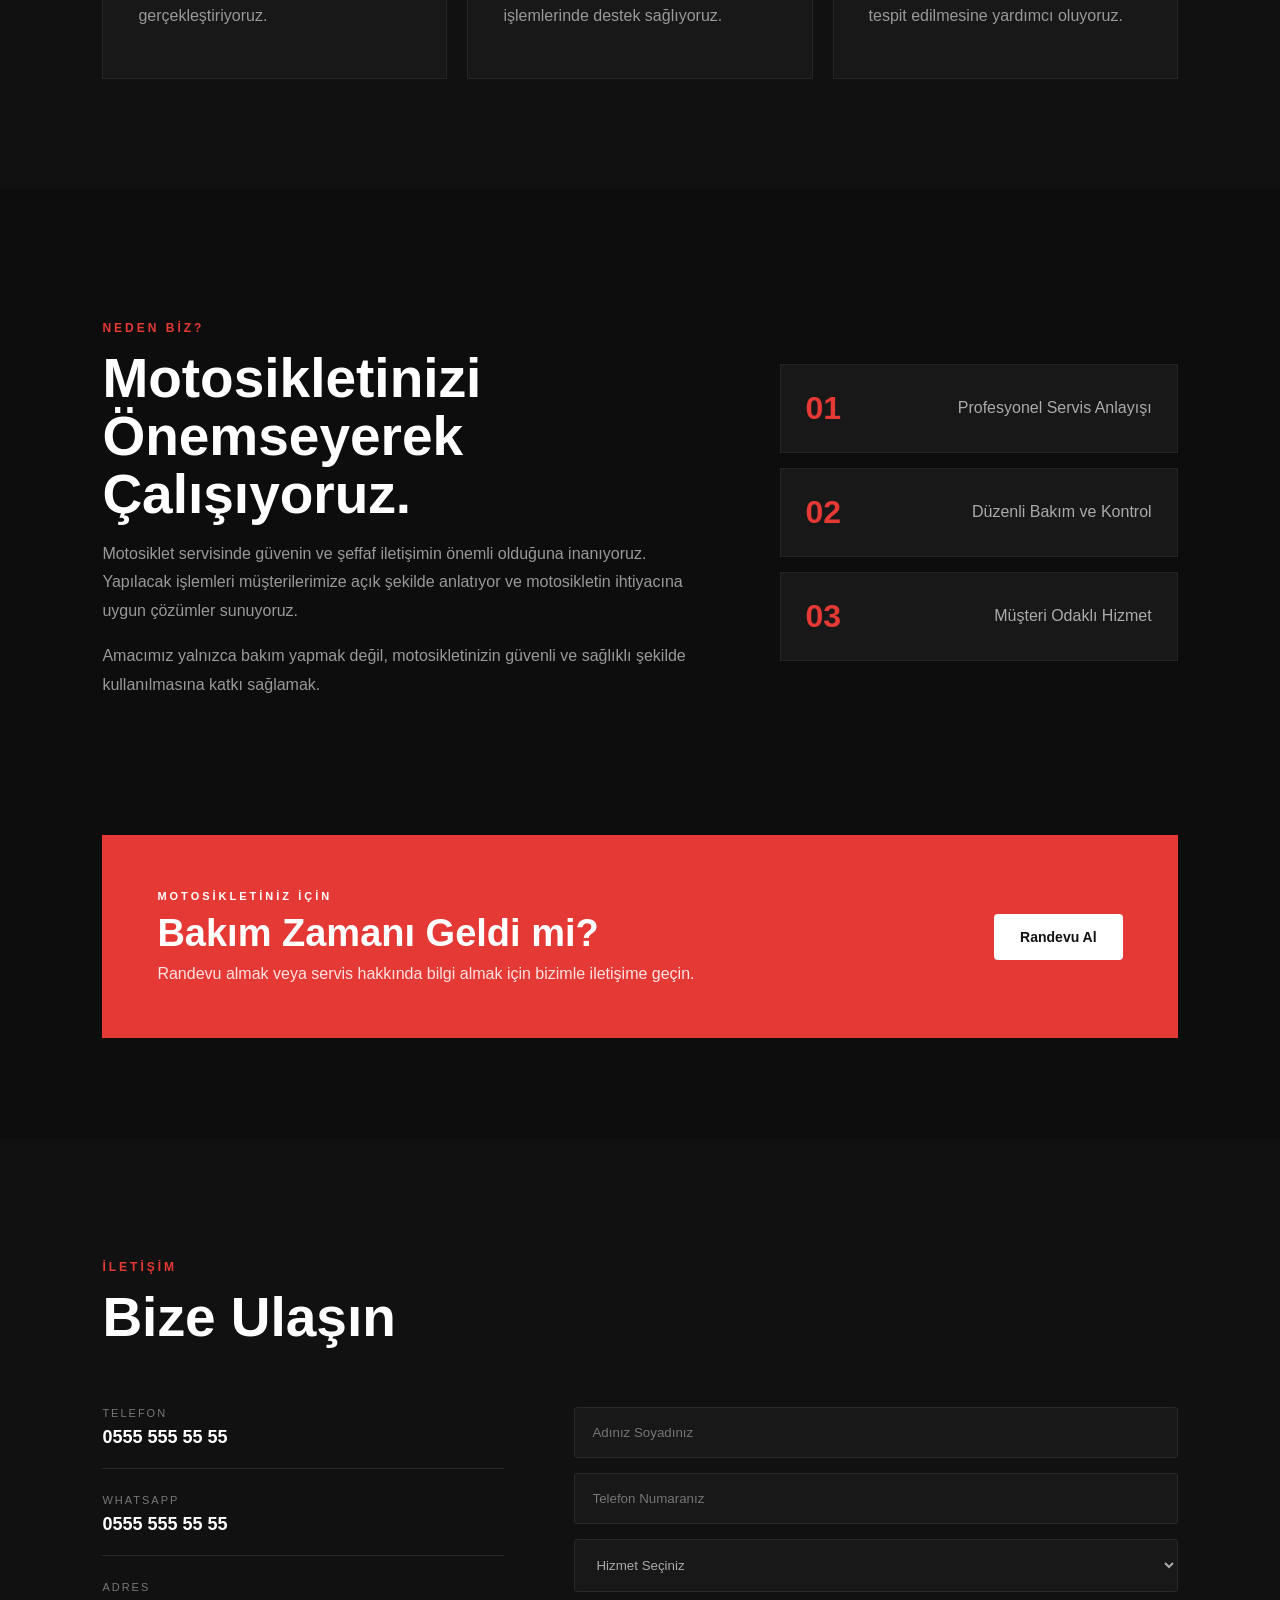
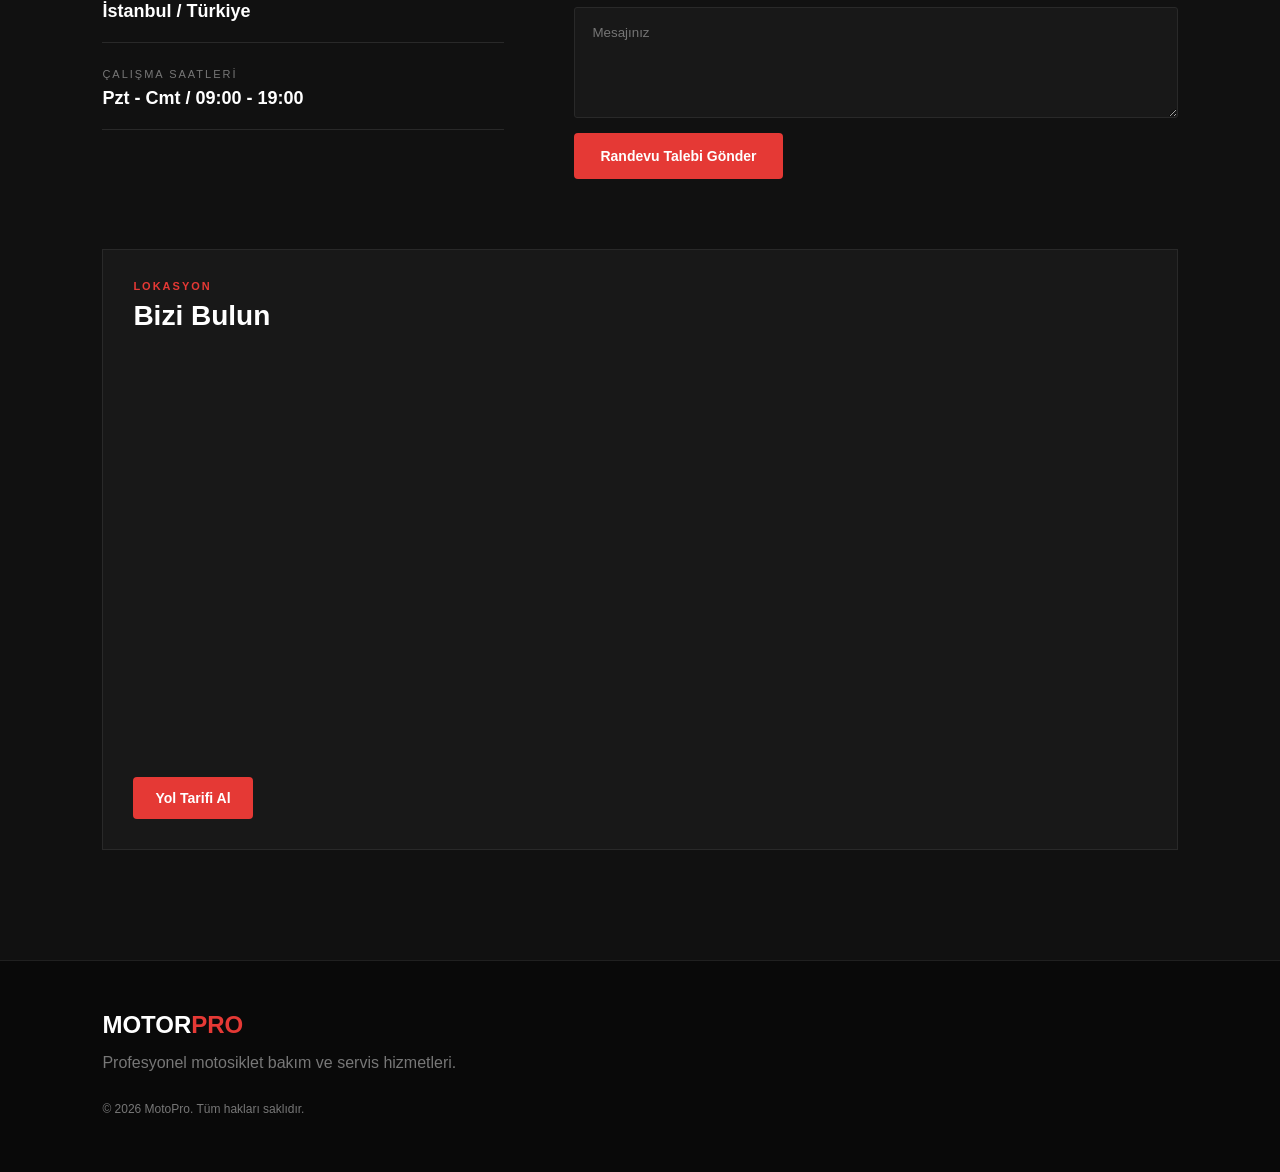
==== commit 2b884d82: "Update index.html" ====
--- a/index.html
+++ b/index.html
@@ -339,7 +339,86 @@
 
                 </div>
 
-                <div class="map-box">
+
+                <form
+                class="contact-form"
+                action="https://formsubmit.co/YOUR_EMAIL@example.com"
+                method="POST"
+            >
+
+                <input type="hidden" name="_subject" value="MotoPro Yeni Randevu Talebi">
+
+                <input type="hidden" name="_template" value="table">
+
+                <input
+                    type="hidden"
+                    name="_next"
+                    value="https://emreryurek.github.io/motoservis/tesekkurler.html"
+                >
+
+                <input
+                    type="text"
+                    name="name"
+                    placeholder="Adınız Soyadınız"
+                    required
+                >
+
+                <input
+                    type="tel"
+                    name="phone"
+                    placeholder="Telefon Numaranız"
+                    required
+                >
+
+                <select name="service" required>
+
+                    <option value="">
+                        Hizmet Seçiniz
+                    </option>
+
+                    <option value="Periyodik Bakım">
+                        Periyodik Bakım
+                    </option>
+
+                    <option value="Yağ ve Filtre Değişimi">
+                        Yağ & Filtre Değişimi
+                    </option>
+
+                    <option value="Fren Bakımı">
+                        Fren Bakımı
+                    </option>
+
+                    <option value="Zincir Bakımı">
+                        Zincir Bakımı
+                    </option>
+
+                    <option value="Lastik İşlemleri">
+                        Lastik İşlemleri
+                    </option>
+
+                    <option value="Arıza Tespiti">
+                        Arıza Tespiti
+                    </option>
+
+                </select>
+
+                <textarea
+                    name="message"
+                    placeholder="Mesajınız"
+                    rows="5"
+                ></textarea>
+
+                <button
+                    type="submit"
+                    class="button button-primary"
+                >
+                    Randevu Talebi Gönder
+                </button>
+
+            </form>
+
+            </div>
+            <div class="map-box">
 
                 <div class="map-title">
                     <span>LOKASYON</span>
@@ -362,86 +441,6 @@
             
             </div>
 
-
-                <form
-                class="contact-form"
-                action="https://formsubmit.co/YOUR_EMAIL@example.com"
-                method="POST"
-            >
-
-                <input type="hidden" name="_subject" value="MotoPro Yeni Randevu Talebi">
-
-                <input type="hidden" name="_template" value="table">
-
-                <input
-                    type="hidden"
-                    name="_next"
-                    value="https://emreryurek.github.io/motoservis/tesekkurler.html"
-                >
-
-                <input
-                    type="text"
-                    name="name"
-                    placeholder="Adınız Soyadınız"
-                    required
-                >
-
-                <input
-                    type="tel"
-                    name="phone"
-                    placeholder="Telefon Numaranız"
-                    required
-                >
-
-                <select name="service" required>
-
-                    <option value="">
-                        Hizmet Seçiniz
-                    </option>
-
-                    <option value="Periyodik Bakım">
-                        Periyodik Bakım
-                    </option>
-
-                    <option value="Yağ ve Filtre Değişimi">
-                        Yağ & Filtre Değişimi
-                    </option>
-
-                    <option value="Fren Bakımı">
-                        Fren Bakımı
-                    </option>
-
-                    <option value="Zincir Bakımı">
-                        Zincir Bakımı
-                    </option>
-
-                    <option value="Lastik İşlemleri">
-                        Lastik İşlemleri
-                    </option>
-
-                    <option value="Arıza Tespiti">
-                        Arıza Tespiti
-                    </option>
-
-                </select>
-
-                <textarea
-                    name="message"
-                    placeholder="Mesajınız"
-                    rows="5"
-                ></textarea>
-
-                <button
-                    type="submit"
-                    class="button button-primary"
-                >
-                    Randevu Talebi Gönder
-                </button>
-
-            </form>
-
-            </div>
-
         </section>
 
     </main>
--- a/style.css
+++ b/style.css
@@ -600,6 +600,23 @@
     .cta h2 {
         font-size: 30px;
     }
+   .map-box {
+        margin-top: 50px;
+        padding: 20px;
+    }
+
+    .map-box iframe {
+        height: 300px;
+    }
+
+    .map-title h3 {
+        font-size: 24px;
+    }
+
+    .map-button {
+        width: 100%;
+        text-align: center;
+    }
 
 }
     .contact-item a {
@@ -643,4 +660,57 @@
     line-height: 1.7;
     max-width: 550px;
     margin-bottom: 35px;
-}+}
+/* ========================================
+   GOOGLE MAPS
+======================================== */
+
+.map-box {
+    margin-top: 70px;
+    background: #181818;
+    border: 1px solid #292929;
+    padding: 30px;
+}
+
+.map-title {
+    margin-bottom: 25px;
+}
+
+.map-title span {
+    display: block;
+    color: #e53935;
+    font-size: 11px;
+    font-weight: bold;
+    letter-spacing: 2px;
+    margin-bottom: 8px;
+}
+
+.map-title h3 {
+    margin: 0;
+    font-size: 28px;
+}
+
+.map-box iframe {
+    display: block;
+    width: 100%;
+    height: 400px;
+    border: 0;
+    border-radius: 3px;
+}
+
+.map-button {
+    display: inline-block;
+    margin-top: 20px;
+    padding: 13px 22px;
+    background: #e53935;
+    color: white;
+    font-size: 14px;
+    font-weight: bold;
+    border-radius: 4px;
+    transition: 0.3s;
+}
+
+.map-button:hover {
+    background: #ff514d;
+    transform: translateY(-2px);
+}
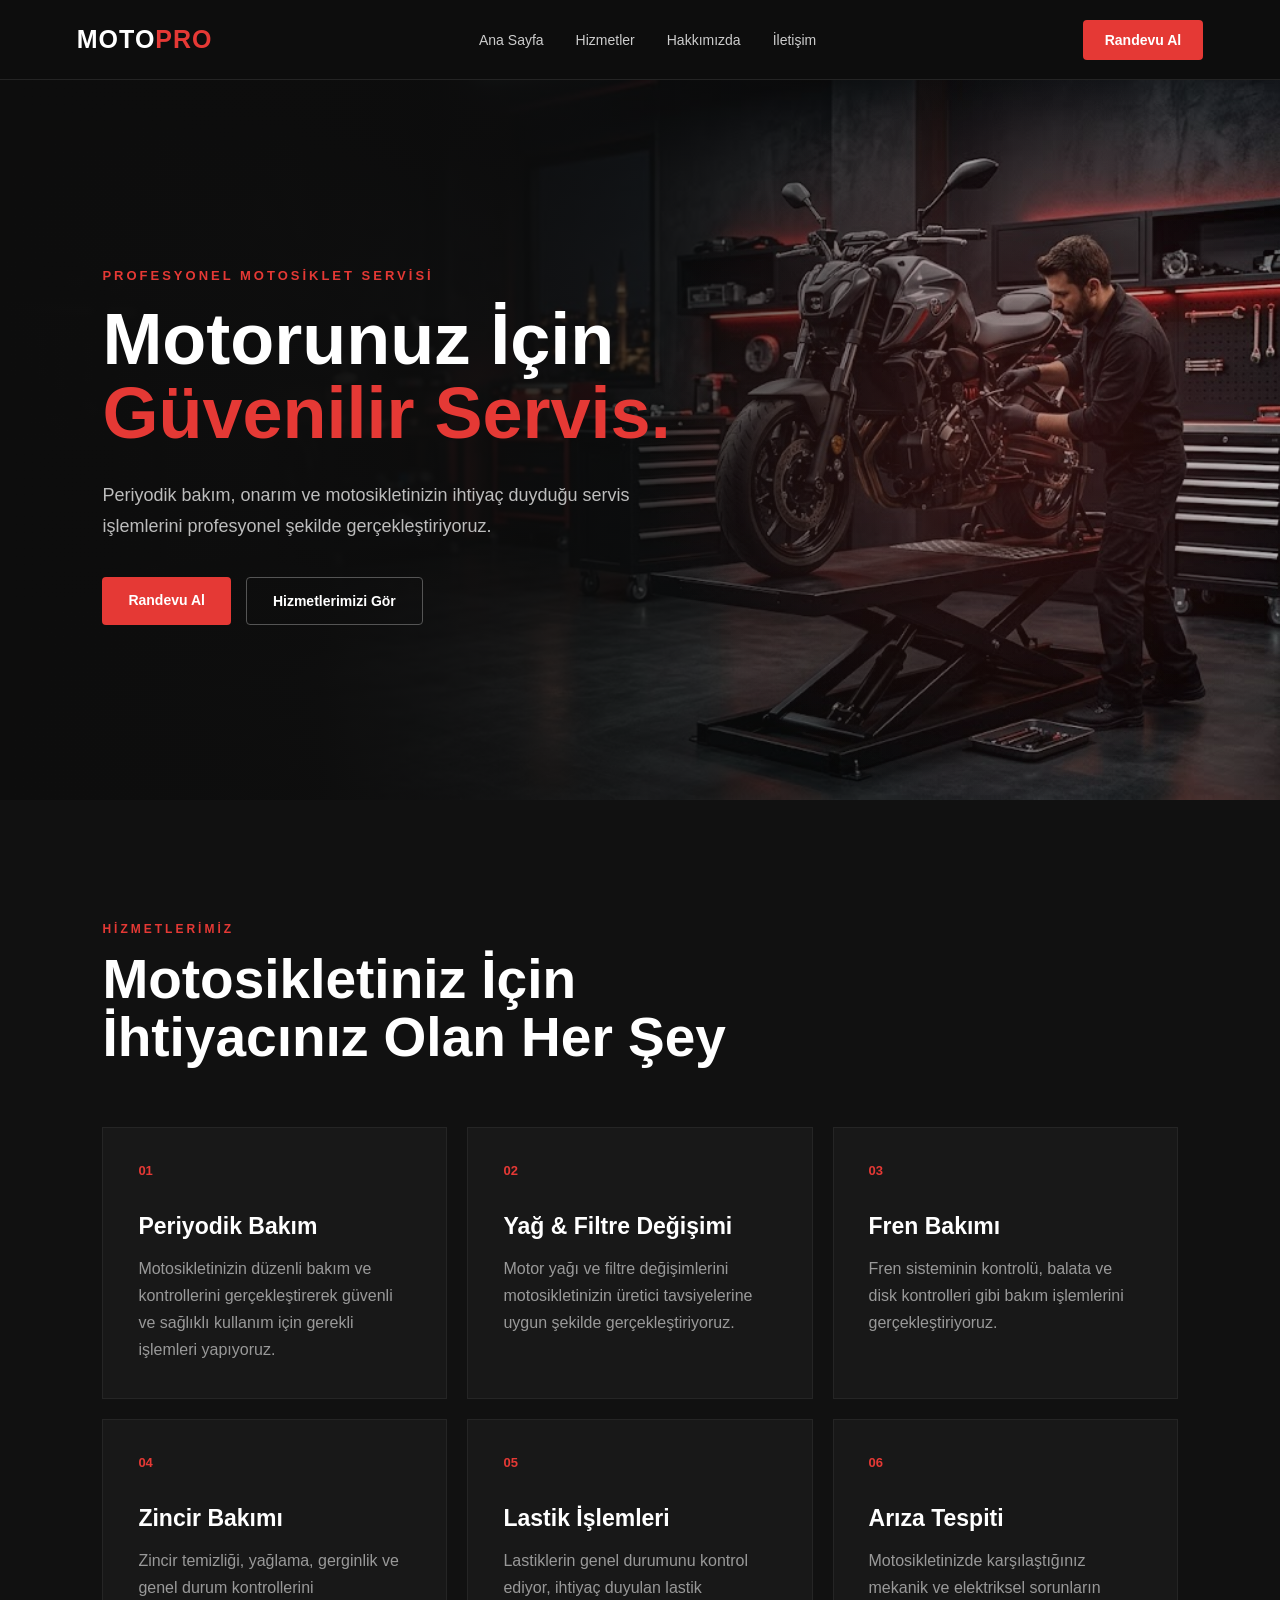
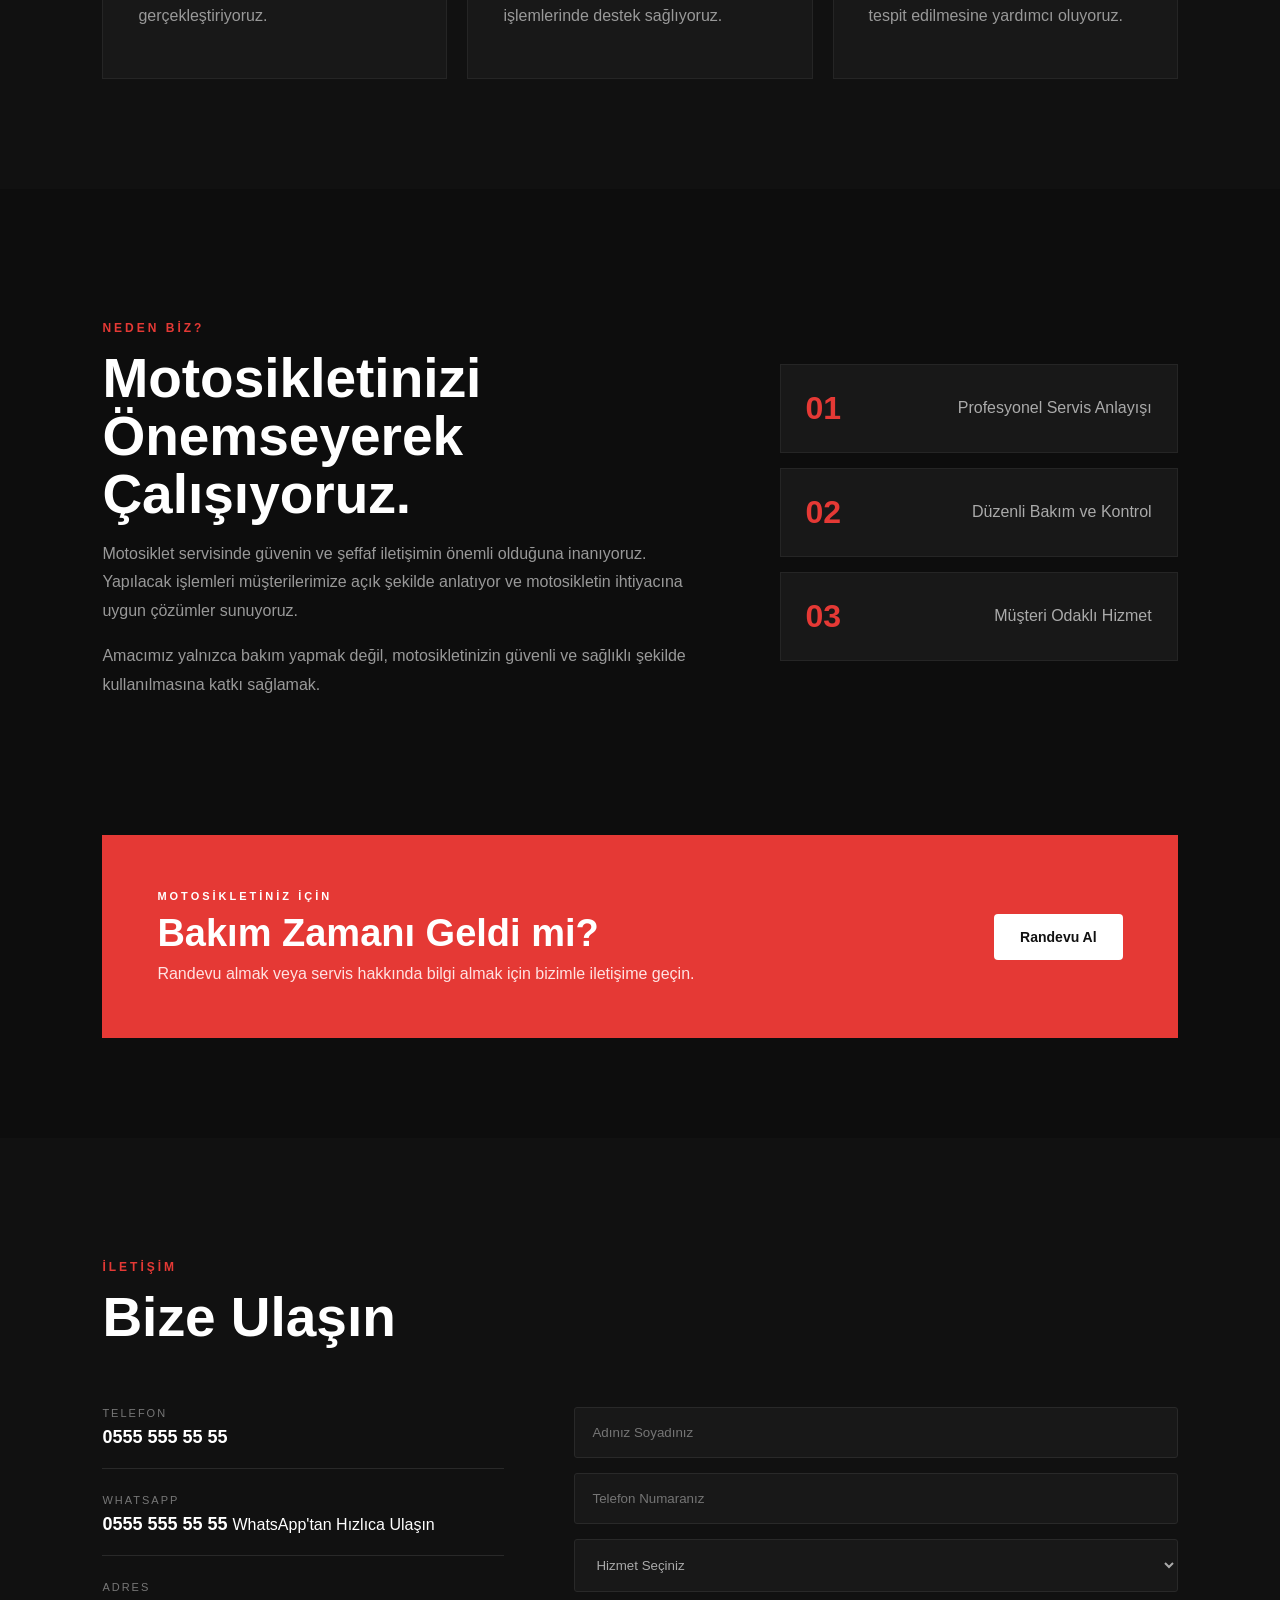
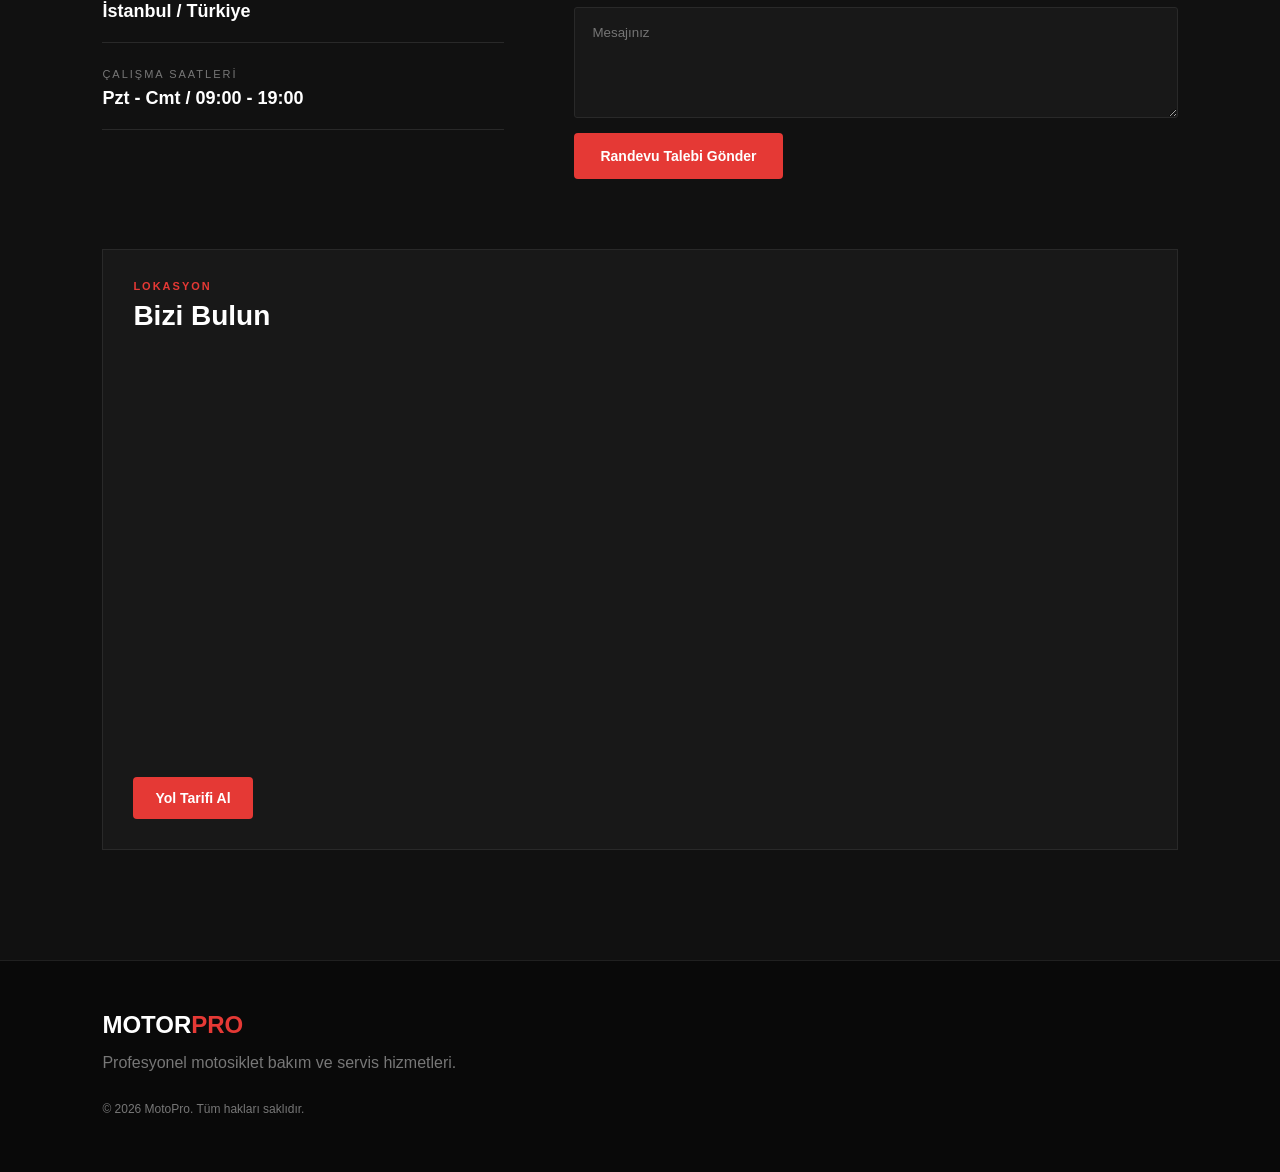
==== commit a76c5057: "Update index.html" ====
--- a/index.html
+++ b/index.html
@@ -319,13 +319,21 @@
                         </div>
 
                         <div class="contact-item">
-                            <span>WHATSAPP</span>
-                            <strong>
-                                <a href="https://wa.me/905555555555" target="_blank">
-                                    0555 555 55 55
+                                <span>WHATSAPP</span>
+                            
+                                <strong>
+                                    <a href="https://wa.me/905555555555" target="_blank">
+                                        0555 555 55 55
+                                    </a>
+                                </strong>
+                            
+                                <a
+                                    href="https://wa.me/905555555555"
+                                    target="_blank"
+                                    class="whatsapp-button">
+                                    WhatsApp'tan Hızlıca Ulaşın
                                 </a>
-                            </strong>
-                        </div>
+                            </div>
 
                     <div class="contact-item">
                         <span>ADRES</span>
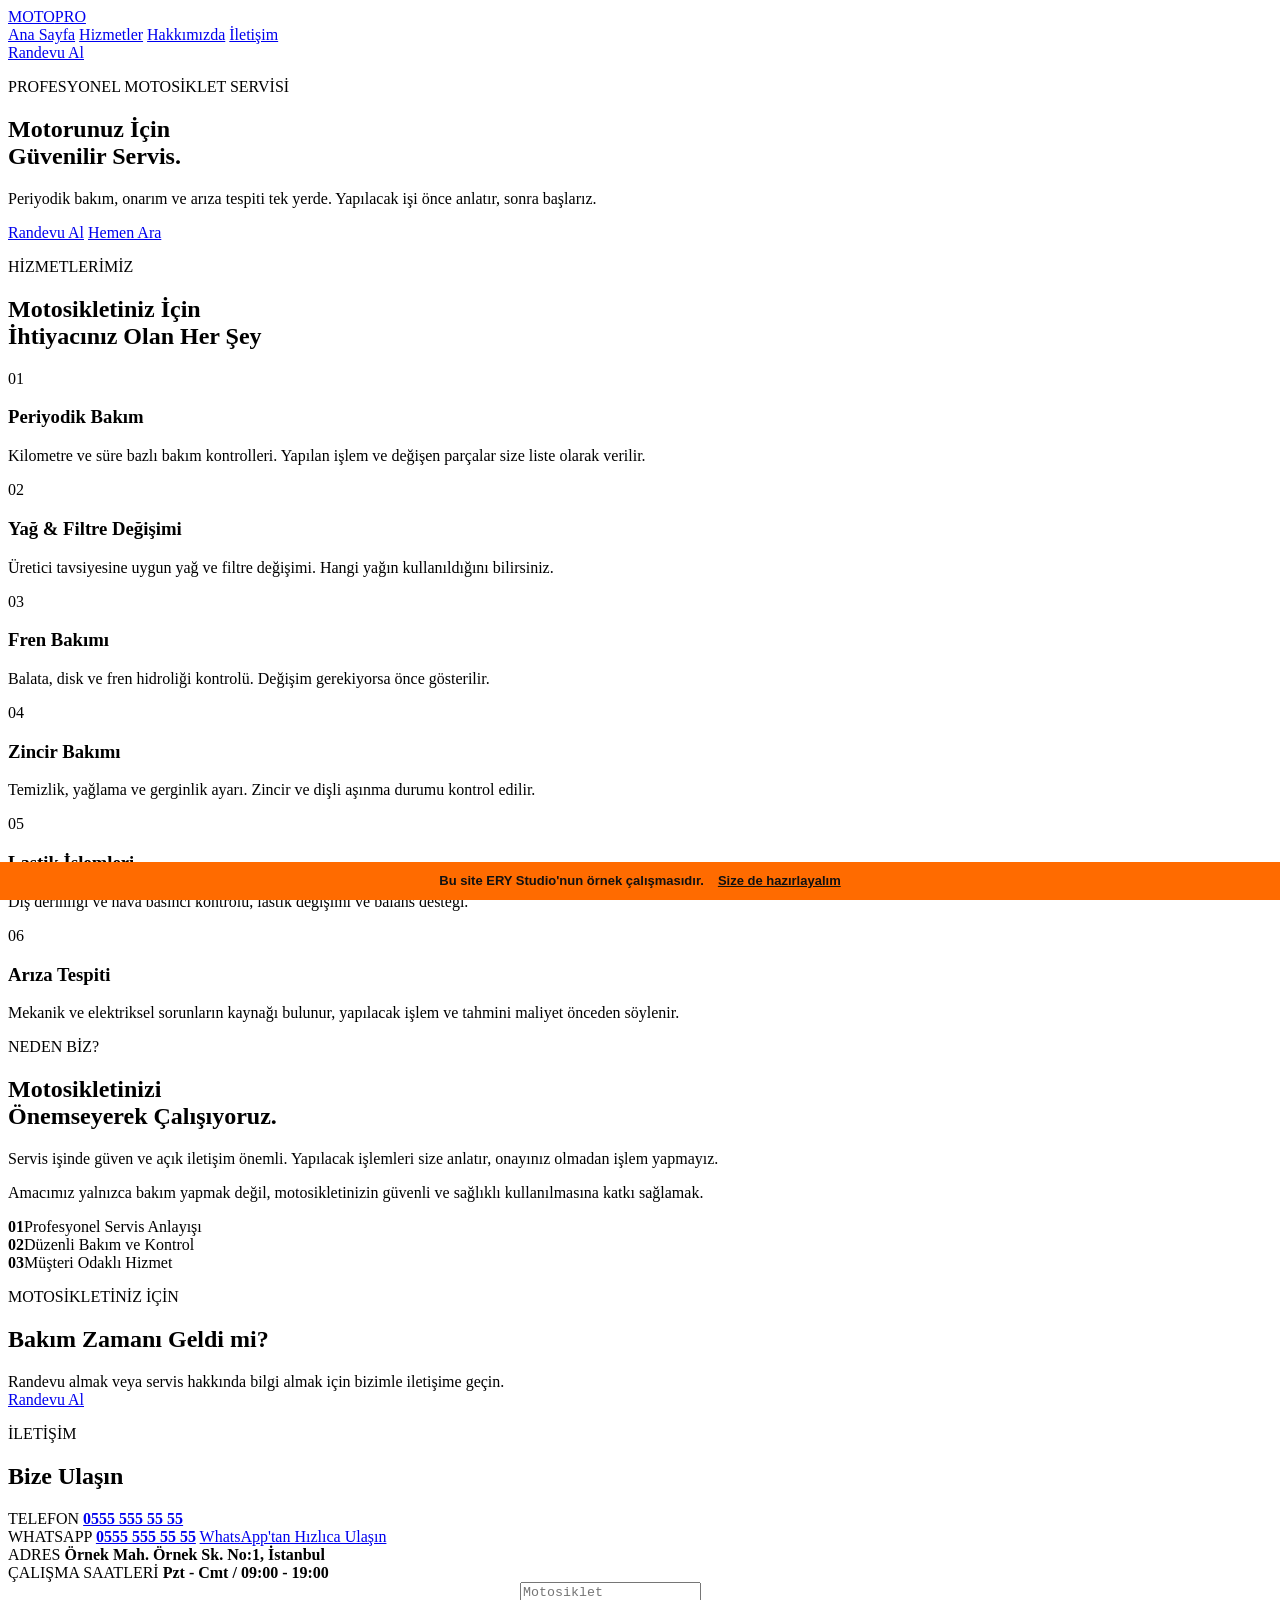
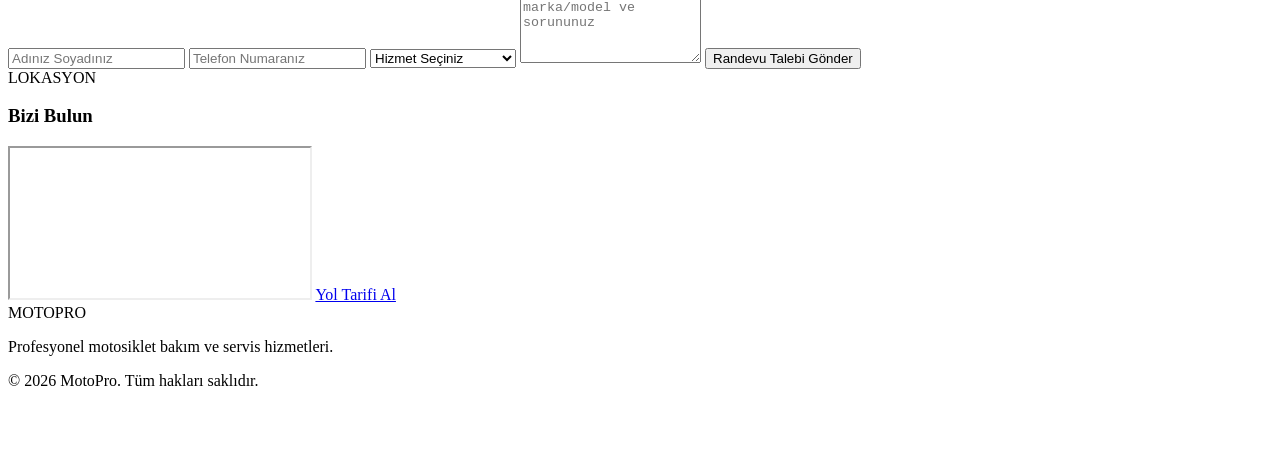
==== commit 45897d7c: "Update index.html" ====
--- a/index.html
+++ b/index.html
@@ -1,477 +1,188 @@
 <!DOCTYPE html>
 <html lang="tr">
-
 <head>
-    <meta charset="UTF-8">
-    <meta name="viewport" content="width=device-width, initial-scale=1.0">
-
-    <meta name="description"
-        content="Profesyonel motosiklet bakım, onarım ve servis hizmetleri. Periyodik bakım, fren, zincir, lastik ve arıza tespiti.">
-
-    <title>MotoPro | Motosiklet Servis</title>
-
-    <link rel="stylesheet" href="style.css">
-    
-    <link rel="icon" type="image/png" href="images/favicon.jpg">
+<meta charset="UTF-8">
+<meta name="viewport" content="width=device-width, initial-scale=1.0">
+<meta name="description" content="Profesyonel motosiklet bakım, onarım ve servis hizmetleri. Periyodik bakım, fren, zincir, lastik ve arıza tespiti.">
+<title>MotoPro | Motosiklet Servis</title>
+<link rel="stylesheet" href="style.css">
+<link rel="stylesheet" href="ek.css">
+<link rel="icon" type="image/jpeg" href="images/favicon.jpg">
 </head>
 
 <body>
 
-    <!-- HEADER -->
+<!--
+  MÜŞTERİYE TESLİM EDERKEN DEĞİŞTİRİLECEKLER:
+  1) Telefon: 0555 555 55 55 / +905555555555 (3 yer: tel, WhatsApp x2, hero "Hemen Ara")
+  2) Adres, çalışma saatleri ve harita (iframe + "Yol Tarifi Al" linki)
+  3) Form adresi (formsubmit.co/...) ve _next adresi
+  4) Alttaki "örnek çalışma" şeridini (class="ery-demo") sil
+-->
 
-    <header class="header">
+<header class="header">
+    <a href="index.html" class="logo">MOTO<span>PRO</span></a>
+    <nav>
+        <a href="#anasayfa">Ana Sayfa</a>
+        <a href="#hizmetler">Hizmetler</a>
+        <a href="#hakkimizda">Hakkımızda</a>
+        <a href="#iletisim">İletişim</a>
+    </nav>
+    <a href="#iletisim" class="header-button">Randevu Al</a>
+</header>
 
-        <a href="index.html" class="logo">
-            MOTO<span>PRO</span>
-        </a>
+<main>
 
-        <nav>
-            <a href="#anasayfa">Ana Sayfa</a>
-            <a href="#hizmetler">Hizmetler</a>
-            <a href="#hakkimizda">Hakkımızda</a>
-            <a href="#iletisim">İletişim</a>
-        </nav>
+<section class="hero" id="anasayfa">
+    <div class="hero-content">
+        <p class="hero-small">PROFESYONEL MOTOSİKLET SERVİSİ</p>
+        <h1>Motorunuz İçin<br><span>Güvenilir Servis.</span></h1>
+        <p class="hero-text">Periyodik bakım, onarım ve arıza tespiti tek yerde. Yapılacak işi önce anlatır, sonra başlarız.</p>
+        <div class="hero-buttons">
+            <a href="#iletisim" class="button button-primary">Randevu Al</a>
+            <a href="tel:+905555555555" class="button button-secondary">Hemen Ara</a>
+        </div>
+    </div>
+</section>
 
-        <a href="#iletisim" class="header-button">
-            Randevu Al
-        </a>
+<section class="services" id="hizmetler">
+    <div class="section-title">
+        <p>HİZMETLERİMİZ</p>
+        <h2>Motosikletiniz İçin<br>İhtiyacınız Olan Her Şey</h2>
+    </div>
+    <div class="service-grid">
+        <article class="service-card">
+            <div class="service-number">01</div>
+            <h3>Periyodik Bakım</h3>
+            <p>Kilometre ve süre bazlı bakım kontrolleri. Yapılan işlem ve değişen parçalar size liste olarak verilir.</p>
+        </article>
+        <article class="service-card">
+            <div class="service-number">02</div>
+            <h3>Yağ &amp; Filtre Değişimi</h3>
+            <p>Üretici tavsiyesine uygun yağ ve filtre değişimi. Hangi yağın kullanıldığını bilirsiniz.</p>
+        </article>
+        <article class="service-card">
+            <div class="service-number">03</div>
+            <h3>Fren Bakımı</h3>
+            <p>Balata, disk ve fren hidroliği kontrolü. Değişim gerekiyorsa önce gösterilir.</p>
+        </article>
+        <article class="service-card">
+            <div class="service-number">04</div>
+            <h3>Zincir Bakımı</h3>
+            <p>Temizlik, yağlama ve gerginlik ayarı. Zincir ve dişli aşınma durumu kontrol edilir.</p>
+        </article>
+        <article class="service-card">
+            <div class="service-number">05</div>
+            <h3>Lastik İşlemleri</h3>
+            <p>Diş derinliği ve hava basıncı kontrolü, lastik değişimi ve balans desteği.</p>
+        </article>
+        <article class="service-card">
+            <div class="service-number">06</div>
+            <h3>Arıza Tespiti</h3>
+            <p>Mekanik ve elektriksel sorunların kaynağı bulunur, yapılacak işlem ve tahmini maliyet önceden söylenir.</p>
+        </article>
+    </div>
+</section>
 
-    </header>
+<section class="about" id="hakkimizda">
+    <div class="about-content">
+        <p class="section-label">NEDEN BİZ?</p>
+        <h2>Motosikletinizi<br>Önemseyerek Çalışıyoruz.</h2>
+        <p>Servis işinde güven ve açık iletişim önemli. Yapılacak işlemleri size anlatır, onayınız olmadan işlem yapmayız.</p>
+        <p>Amacımız yalnızca bakım yapmak değil, motosikletinizin güvenli ve sağlıklı kullanılmasına katkı sağlamak.</p>
+    </div>
+    <div class="about-box">
+        <div><strong>01</strong><span>Profesyonel Servis Anlayışı</span></div>
+        <div><strong>02</strong><span>Düzenli Bakım ve Kontrol</span></div>
+        <div><strong>03</strong><span>Müşteri Odaklı Hizmet</span></div>
+    </div>
+</section>
 
+<section class="cta">
+    <div>
+        <p>MOTOSİKLETİNİZ İÇİN</p>
+        <h2>Bakım Zamanı Geldi mi?</h2>
+        <span>Randevu almak veya servis hakkında bilgi almak için bizimle iletişime geçin.</span>
+    </div>
+    <a href="#iletisim" class="button button-primary">Randevu Al</a>
+</section>
 
-    <main>
+<section class="contact" id="iletisim">
+    <div class="section-title">
+        <p>İLETİŞİM</p>
+        <h2>Bize Ulaşın</h2>
+    </div>
 
-        <!-- HERO -->
-
-        <section class="hero" id="anasayfa">
-
-            <div class="hero-content">
-
-                <p class="hero-small">
-                    PROFESYONEL MOTOSİKLET SERVİSİ
-                </p>
-
-                <h1>
-                    Motorunuz İçin<br>
-                    <span>Güvenilir Servis.</span>
-                </h1>
-
-                <p class="hero-text">
-                    Periyodik bakım, onarım ve motosikletinizin ihtiyaç
-                    duyduğu servis işlemlerini profesyonel şekilde
-                    gerçekleştiriyoruz.
-                </p>
-
-                <div class="hero-buttons">
-
-                    <a href="#iletisim" class="button button-primary">
-                        Randevu Al
-                    </a>
-
-                    <a href="#hizmetler" class="button button-secondary">
-                        Hizmetlerimizi Gör
-                    </a>
-
-                </div>
-
+    <div class="contact-grid">
+        <div class="contact-info">
+            <div class="contact-item">
+                <span>TELEFON</span>
+                <strong><a href="tel:+905555555555">0555 555 55 55</a></strong>
             </div>
-
-        </section>
-
-
-        <!-- SERVICES -->
-
-        <section class="services" id="hizmetler">
-
-            <div class="section-title">
-
-                <p>HİZMETLERİMİZ</p>
-
-                <h2>
-                    Motosikletiniz İçin<br>
-                    İhtiyacınız Olan Her Şey
-                </h2>
-
+            <div class="contact-item">
+                <span>WHATSAPP</span>
+                <strong><a href="https://wa.me/905555555555" target="_blank" rel="noopener">0555 555 55 55</a></strong>
+                <a href="https://wa.me/905555555555" target="_blank" rel="noopener" class="whatsapp-button">WhatsApp'tan Hızlıca Ulaşın</a>
             </div>
-
-
-            <div class="service-grid">
-
-                <article class="service-card">
-
-                    <div class="service-number">
-                        01
-                    </div>
-
-                    <h3>
-                        Periyodik Bakım
-                    </h3>
-
-                    <p>
-                        Motosikletinizin düzenli bakım ve kontrollerini
-                        gerçekleştirerek güvenli ve sağlıklı kullanım
-                        için gerekli işlemleri yapıyoruz.
-                    </p>
-
-                </article>
-
-
-                <article class="service-card">
-
-                    <div class="service-number">
-                        02
-                    </div>
-
-                    <h3>
-                        Yağ & Filtre Değişimi
-                    </h3>
-
-                    <p>
-                        Motor yağı ve filtre değişimlerini motosikletinizin
-                        üretici tavsiyelerine uygun şekilde gerçekleştiriyoruz.
-                    </p>
-
-                </article>
-
-
-                <article class="service-card">
-
-                    <div class="service-number">
-                        03
-                    </div>
-
-                    <h3>
-                        Fren Bakımı
-                    </h3>
-
-                    <p>
-                        Fren sisteminin kontrolü, balata ve disk kontrolleri
-                        gibi bakım işlemlerini gerçekleştiriyoruz.
-                    </p>
-
-                </article>
-
-
-                <article class="service-card">
-
-                    <div class="service-number">
-                        04
-                    </div>
-
-                    <h3>
-                        Zincir Bakımı
-                    </h3>
-
-                    <p>
-                        Zincir temizliği, yağlama, gerginlik ve genel
-                        durum kontrollerini gerçekleştiriyoruz.
-                    </p>
-
-                </article>
-
-
-                <article class="service-card">
-
-                    <div class="service-number">
-                        05
-                    </div>
-
-                    <h3>
-                        Lastik İşlemleri
-                    </h3>
-
-                    <p>
-                        Lastiklerin genel durumunu kontrol ediyor,
-                        ihtiyaç duyulan lastik işlemlerinde destek sağlıyoruz.
-                    </p>
-
-                </article>
-
-
-                <article class="service-card">
-
-                    <div class="service-number">
-                        06
-                    </div>
-
-                    <h3>
-                        Arıza Tespiti
-                    </h3>
-
-                    <p>
-                        Motosikletinizde karşılaştığınız mekanik ve
-                        elektriksel sorunların tespit edilmesine yardımcı oluyoruz.
-                    </p>
-
-                </article>
-
+            <div class="contact-item">
+                <span>ADRES</span>
+                <strong>Örnek Mah. Örnek Sk. No:1, İstanbul</strong>
             </div>
-
-        </section>
-
-
-        <!-- ABOUT -->
-
-        <section class="about" id="hakkimizda">
-
-            <div class="about-content">
-
-                <p class="section-label">
-                    NEDEN BİZ?
-                </p>
-
-                <h2>
-                    Motosikletinizi<br>
-                    Önemseyerek Çalışıyoruz.
-                </h2>
-
-                <p>
-                    Motosiklet servisinde güvenin ve şeffaf iletişimin
-                    önemli olduğuna inanıyoruz. Yapılacak işlemleri
-                    müşterilerimize açık şekilde anlatıyor ve motosikletin
-                    ihtiyacına uygun çözümler sunuyoruz.
-                </p>
-
-                <p>
-                    Amacımız yalnızca bakım yapmak değil, motosikletinizin
-                    güvenli ve sağlıklı şekilde kullanılmasına katkı sağlamak.
-                </p>
-
+            <div class="contact-item">
+                <span>ÇALIŞMA SAATLERİ</span>
+                <strong>Pzt - Cmt / 09:00 - 19:00</strong>
             </div>
-
-
-            <div class="about-box">
-
-                    <div>
-                        <strong>01</strong>
-                        <span>Profesyonel Servis Anlayışı</span>
-                    </div>
-
-                    <div>
-                        <strong>02</strong>
-                        <span>Düzenli Bakım ve Kontrol</span>
-                    </div>
-
-                    <div>
-                        <strong>03</strong>
-                        <span>Müşteri Odaklı Hizmet</span>
-                    </div>
-
-                </div>
-
-        </section>
-
-
-        <!-- CTA -->
-
-        <section class="cta">
-
-            <div>
-
-                <p>
-                    MOTOSİKLETİNİZ İÇİN
-                </p>
-
-                <h2>
-                    Bakım Zamanı Geldi mi?
-                </h2>
-
-                <span>
-                    Randevu almak veya servis hakkında bilgi almak için
-                    bizimle iletişime geçin.
-                </span>
-
-            </div>
-
-            <a href="#iletisim" class="button button-primary">
-                Randevu Al
-            </a>
-
-        </section>
-
-
-        <!-- CONTACT -->
-
-        <section class="contact" id="iletisim">
-
-            <div class="section-title">
-
-                <p>İLETİŞİM</p>
-
-                <h2>
-                    Bize Ulaşın
-                </h2>
-
-            </div>
-
-
-            <div class="contact-grid">
-
-                <div class="contact-info">
-
-                    <div class="contact-item">
-                            <span>TELEFON</span>
-                            <strong>
-                                <a href="tel:+905555555555">
-                                    0555 555 55 55
-                                </a>
-                            </strong>
-                        </div>
-
-                        <div class="contact-item">
-                                <span>WHATSAPP</span>
-                            
-                                <strong>
-                                    <a href="https://wa.me/905555555555" target="_blank">
-                                        0555 555 55 55
-                                    </a>
-                                </strong>
-                            
-                                <a
-                                    href="https://wa.me/905555555555"
-                                    target="_blank"
-                                    class="whatsapp-button">
-                                    WhatsApp'tan Hızlıca Ulaşın
-                                </a>
-                            </div>
-
-                    <div class="contact-item">
-                        <span>ADRES</span>
-                        <strong>İstanbul / Türkiye</strong>
-                    </div>
-
-                    <div class="contact-item">
-                        <span>ÇALIŞMA SAATLERİ</span>
-                        <strong>Pzt - Cmt / 09:00 - 19:00</strong>
-                    </div>
-
-                </div>
-
-
-                <form
-                class="contact-form"
-                action="https://formsubmit.co/YOUR_EMAIL@example.com"
-                method="POST"
-            >
-
-                <input type="hidden" name="_subject" value="MotoPro Yeni Randevu Talebi">
-
-                <input type="hidden" name="_template" value="table">
-
-                <input
-                    type="hidden"
-                    name="_next"
-                    value="https://emreryurek.github.io/motoservis/tesekkurler.html"
-                >
-
-                <input
-                    type="text"
-                    name="name"
-                    placeholder="Adınız Soyadınız"
-                    required
-                >
-
-                <input
-                    type="tel"
-                    name="phone"
-                    placeholder="Telefon Numaranız"
-                    required
-                >
-
-                <select name="service" required>
-
-                    <option value="">
-                        Hizmet Seçiniz
-                    </option>
-
-                    <option value="Periyodik Bakım">
-                        Periyodik Bakım
-                    </option>
-
-                    <option value="Yağ ve Filtre Değişimi">
-                        Yağ & Filtre Değişimi
-                    </option>
-
-                    <option value="Fren Bakımı">
-                        Fren Bakımı
-                    </option>
-
-                    <option value="Zincir Bakımı">
-                        Zincir Bakımı
-                    </option>
-
-                    <option value="Lastik İşlemleri">
-                        Lastik İşlemleri
-                    </option>
-
-                    <option value="Arıza Tespiti">
-                        Arıza Tespiti
-                    </option>
-
-                </select>
-
-                <textarea
-                    name="message"
-                    placeholder="Mesajınız"
-                    rows="5"
-                ></textarea>
-
-                <button
-                    type="submit"
-                    class="button button-primary"
-                >
-                    Randevu Talebi Gönder
-                </button>
-
-            </form>
-
-            </div>
-            <div class="map-box">
-
-                <div class="map-title">
-                    <span>LOKASYON</span>
-                    <h3>Bizi Bulun</h3>
-                </div>
-            
-                <iframe
-                    src="https://www.google.com/maps?q=Istanbul%2C%20Turkey&output=embed"
-                    loading="lazy"
-                    allowfullscreen
-                    referrerpolicy="no-referrer-when-downgrade">
-                </iframe>
-            
-                <a
-                    href="https://www.google.com/maps/search/?api=1&query=Istanbul%2C%20Turkey"
-                    target="_blank"
-                    class="map-button">
-                    Yol Tarifi Al
-                </a>
-            
-            </div>
-
-        </section>
-
-    </main>
-
-
-    <!-- FOOTER -->
-
-    <footer>
-
-        <div class="footer-logo">
-            MOTOR<span>PRO</span>
         </div>
 
-        <p>
-            Profesyonel motosiklet bakım ve servis hizmetleri.
-        </p>
+        <!-- Örnek form: mesajlar ERY Studio'ya düşer. Müşteriye teslimde adresi değiştir. -->
+        <form class="contact-form" action="https://formsubmit.co/iletisim@erystudio.com" method="POST">
+            <input type="hidden" name="_subject" value="MotoPro ÖRNEK SİTE - Form Denemesi">
+            <input type="hidden" name="_template" value="table">
+            <input type="hidden" name="_captcha" value="false">
+            <input type="hidden" name="_next" value="https://emreryurek.github.io/motoservis/tesekkurler.html">
+            <input type="text" name="_honey" style="display:none" tabindex="-1" autocomplete="off">
 
-        <p class="copyright">
-            © 2026 MotoPro. Tüm hakları saklıdır.
-        </p>
+            <input type="text" name="name" placeholder="Adınız Soyadınız" autocomplete="name" required>
+            <input type="tel" name="phone" placeholder="Telefon Numaranız" autocomplete="tel" required>
 
-    </footer>
+            <select name="service" required>
+                <option value="">Hizmet Seçiniz</option>
+                <option value="Periyodik Bakım">Periyodik Bakım</option>
+                <option value="Yağ ve Filtre Değişimi">Yağ &amp; Filtre Değişimi</option>
+                <option value="Fren Bakımı">Fren Bakımı</option>
+                <option value="Zincir Bakımı">Zincir Bakımı</option>
+                <option value="Lastik İşlemleri">Lastik İşlemleri</option>
+                <option value="Arıza Tespiti">Arıza Tespiti</option>
+            </select>
+
+            <textarea name="message" placeholder="Motosiklet marka/model ve sorununuz" rows="5"></textarea>
+
+            <button type="submit" class="button button-primary">Randevu Talebi Gönder</button>
+        </form>
+    </div>
+
+    <div class="map-box">
+        <div class="map-title">
+            <span>LOKASYON</span>
+            <h3>Bizi Bulun</h3>
+        </div>
+        <iframe src="https://www.google.com/maps?q=Istanbul%2C%20Turkey&output=embed" title="MotoPro konum haritası" loading="lazy" allowfullscreen referrerpolicy="no-referrer-when-downgrade"></iframe>
+        <a href="https://www.google.com/maps/search/?api=1&query=Istanbul%2C%20Turkey" target="_blank" rel="noopener" class="map-button">Yol Tarifi Al</a>
+    </div>
+</section>
+
+</main>
+
+<footer>
+    <div class="footer-logo">MOTO<span>PRO</span></div>
+    <p>Profesyonel motosiklet bakım ve servis hizmetleri.</p>
+    <p class="copyright">© 2026 MotoPro. Tüm hakları saklıdır.</p>
+</footer>
+
+<div class="ery-demo">
+    <span>Bu site ERY Studio'nun örnek çalışmasıdır.</span>
+    <a href="https://wa.me/905325023600?text=Merhaba%2C%20MotoPro%20%C3%B6rne%C4%9Fini%20g%C3%B6rd%C3%BCm%2C%20bana%20da%20site%20istiyorum." target="_blank" rel="noopener">Size de hazırlayalım</a>
+</div>
 
 </body>
-
 </html>
--- a/style.css
+++ b/style.css
@@ -1,716 +1,27 @@
-/* ========================================
-   GENEL
-======================================== */
+/* ek.css - style.css'in ÜSTÜNE eklenir, mevcut tasarıma dokunmaz */
 
-* {
-    box-sizing: border-box;
+/* Örnek çalışma şeridi (müşteriye teslimde index.html'den sil) */
+.ery-demo {
+    position: fixed; left: 0; right: 0; bottom: 0; z-index: 2000;
+    display: flex; justify-content: center; align-items: center; flex-wrap: wrap;
+    gap: 6px 14px; padding: 10px 16px;
+    background: #ff6b00; color: #111;
+    font: bold 13px/1.4 Arial, sans-serif; text-align: center;
+}
+.ery-demo a {
+    color: #111; text-decoration: underline; white-space: nowrap;
+}
+body { padding-bottom: 56px; }
+
+/* Hero butonları telefonda alt alta, tam genişlik */
+@media (max-width: 600px) {
+    .hero-buttons { flex-direction: column; align-items: stretch; }
+    .hero-buttons .button { width: 100%; text-align: center; }
+    body { padding-bottom: 74px; }
 }
 
-html {
-    scroll-behavior: smooth;
+/* Klavye odağı görünsün */
+a:focus-visible, button:focus-visible, input:focus-visible,
+select:focus-visible, textarea:focus-visible {
+    outline: 2px solid #fff; outline-offset: 2px;
 }
-
-body {
-    margin: 0;
-    background: #0d0d0d;
-    color: #ffffff;
-    font-family: Arial, Helvetica, sans-serif;
-}
-
-a {
-    color: inherit;
-    text-decoration: none;
-}
-
-
-/* ========================================
-   HEADER
-======================================== */
-
-.header {
-    height: 80px;
-    padding: 0 6%;
-    display: flex;
-    align-items: center;
-    justify-content: space-between;
-
-    background: #0d0d0d;
-
-    border-bottom: 1px solid #242424;
-
-    position: sticky;
-    top: 0;
-    z-index: 100;
-}
-
-.logo {
-    font-size: 25px;
-    font-weight: 900;
-    letter-spacing: 1px;
-}
-
-.logo span,
-.footer-logo span {
-    color: #e53935;
-}
-
-.header nav {
-    display: flex;
-    gap: 32px;
-}
-
-.header nav a {
-    color: #cccccc;
-    font-size: 14px;
-    transition: 0.3s;
-}
-
-.header nav a:hover {
-    color: #e53935;
-}
-
-.header-button {
-    background: #e53935;
-    padding: 12px 22px;
-    border-radius: 4px;
-    font-size: 14px;
-    font-weight: bold;
-    transition: 0.3s;
-}
-
-.header-button:hover {
-    background: #ff514d;
-}
-
-
-/* ========================================
-   HERO
-======================================== */
-
-.hero {
-    min-height: 720px;
-
-    display: flex;
-    align-items: center;
-
-    padding: 80px 8%;
-
-    background-image:
-        linear-gradient(
-            90deg,
-            rgba(13, 13, 13, 1) 0%,
-            rgba(13, 13, 13, 0.98) 25%,
-            rgba(13, 13, 13, 0.82) 45%,
-            rgba(13, 13, 13, 0.35) 75%,
-            rgba(13, 13, 13, 0.15) 100%
-        ),
-        url("images/hero.jpg");
-
-    background-size: cover;
-    background-position: center;
-    background-repeat: no-repeat;
-
-    position: relative;
-}
-
-.hero::after {
-    content: "";
-
-    position: absolute;
-    inset: 0;
-
-    background:
-        radial-gradient(
-            circle at 80% 50%,
-            rgba(229, 57, 53, 0.18),
-            transparent 35%
-        );
-
-    pointer-events: none;
-}
-
-.hero-content {
-    max-width: 650px;
-    position: relative;
-    z-index: 2;
-}
-
-.hero-small {
-    color: #e53935;
-    font-size: 13px;
-    font-weight: bold;
-    letter-spacing: 3px;
-    margin-bottom: 20px;
-}
-
-.hero h1 {
-    font-size: clamp(46px, 6vw, 72px);
-    line-height: 1.02;
-    margin: 0 0 30px;
-    font-weight: 900;
-    max-width: 650px;
-}
-
-.hero h1 span {
-    color: #e53935;
-}
-
-.hero-text {
-    max-width: 550px;
-    color: #bdbdbd;
-    font-size: 18px;
-    line-height: 1.7;
-    margin-bottom: 35px;
-}
-
-.hero-buttons {
-    display: flex;
-    gap: 15px;
-    flex-wrap: wrap;
-}
-
-
-/* ========================================
-   BUTONLAR
-======================================== */
-
-.button {
-    display: inline-block;
-    padding: 15px 26px;
-
-    border-radius: 4px;
-
-    font-size: 14px;
-    font-weight: bold;
-
-    transition: 0.3s;
-}
-
-.button-primary {
-    background: #e53935;
-    color: white;
-}
-
-.button-primary:hover {
-    background: #ff514d;
-    transform: translateY(-2px);
-}
-
-.button-secondary {
-    border: 1px solid #555;
-    color: white;
-}
-
-.button-secondary:hover {
-    border-color: #e53935;
-    color: #e53935;
-}
-
-
-/* ========================================
-   SECTION
-======================================== */
-
-.services,
-.contact {
-    padding: 110px 8%;
-}
-
-.section-title {
-    max-width: 700px;
-    margin-bottom: 60px;
-}
-
-.section-title p,
-.section-label {
-    color: #e53935;
-    font-size: 12px;
-    font-weight: bold;
-    letter-spacing: 3px;
-    margin-bottom: 15px;
-}
-
-.section-title h2,
-.about h2 {
-    font-size: clamp(35px, 5vw, 55px);
-    line-height: 1.05;
-    margin: 0;
-}
-
-
-/* ========================================
-   HİZMETLER
-======================================== */
-
-.services {
-    background: #111111;
-}
-
-.service-grid {
-    display: grid;
-    grid-template-columns: repeat(3, 1fr);
-    gap: 20px;
-}
-
-.service-card {
-    background: #181818;
-    border: 1px solid #252525;
-
-    padding: 35px;
-
-    min-height: 260px;
-
-    transition: 0.3s;
-}
-
-.service-card:hover {
-    transform: translateY(-5px);
-    border-color: #e53935;
-}
-
-.service-number {
-    color: #e53935;
-    font-size: 13px;
-    font-weight: bold;
-    margin-bottom: 35px;
-}
-
-.service-card h3 {
-    font-size: 23px;
-    margin: 0 0 15px;
-}
-
-.service-card p {
-    color: #999;
-    line-height: 1.7;
-    margin: 0;
-}
-
-
-/* ========================================
-   HAKKIMIZDA
-======================================== */
-
-.about {
-    padding: 120px 8%;
-
-    display: grid;
-    grid-template-columns: 1.2fr 0.8fr;
-    gap: 80px;
-
-    align-items: center;
-}
-
-.about-content > p:not(.section-label) {
-    color: #999;
-    line-height: 1.8;
-    max-width: 650px;
-}
-
-.about-box {
-    display: grid;
-    gap: 15px;
-}
-
-.about-box div {
-    background: #181818;
-    border: 1px solid #252525;
-
-    padding: 25px;
-
-    display: flex;
-    align-items: center;
-    justify-content: space-between;
-}
-
-.about-box strong {
-    color: #e53935;
-    font-size: 32px;
-}
-
-.about-box span {
-    color: #aaa;
-}
-
-
-/* ========================================
-   CTA
-======================================== */
-
-.cta {
-    margin: 0 8% 100px;
-
-    padding: 55px;
-
-    background: #e53935;
-
-    display: flex;
-    justify-content: space-between;
-    align-items: center;
-
-    gap: 30px;
-}
-
-.cta p {
-    margin: 0 0 10px;
-    font-size: 11px;
-    font-weight: bold;
-    letter-spacing: 3px;
-}
-
-.cta h2 {
-    font-size: 38px;
-    margin: 0 0 10px;
-}
-
-.cta span {
-    color: #ffe3e3;
-}
-
-.cta .button {
-    background: white;
-    color: #111;
-    flex-shrink: 0;
-}
-
-
-/* ========================================
-   İLETİŞİM
-======================================== */
-
-.contact {
-    background: #111111;
-}
-
-.contact-grid {
-    display: grid;
-    grid-template-columns: 0.8fr 1.2fr;
-    gap: 70px;
-}
-
-.contact-info {
-    display: flex;
-    flex-direction: column;
-    gap: 25px;
-}
-
-.contact-item {
-    padding-bottom: 20px;
-    border-bottom: 1px solid #292929;
-}
-
-.contact-item span {
-    display: block;
-    color: #777;
-    font-size: 11px;
-    letter-spacing: 2px;
-    margin-bottom: 8px;
-}
-
-.contact-item strong {
-    font-size: 18px;
-}
-
-
-/* ========================================
-   FORM
-======================================== */
-
-.contact-form {
-    display: flex;
-    flex-direction: column;
-    gap: 15px;
-}
-
-.contact-form input,
-.contact-form select,
-.contact-form textarea {
-    width: 100%;
-
-    padding: 17px;
-
-    background: #181818;
-
-    border: 1px solid #292929;
-
-    color: white;
-
-    font-family: inherit;
-
-    border-radius: 3px;
-
-    outline: none;
-}
-
-.contact-form input:focus,
-.contact-form select:focus,
-.contact-form textarea:focus {
-    border-color: #e53935;
-}
-
-.contact-form textarea {
-    resize: vertical;
-}
-
-.contact-form select {
-    color: #aaa;
-}
-
-.contact-form button {
-    border: none;
-    cursor: pointer;
-    align-self: flex-start;
-}
-
-
-/* ========================================
-   FOOTER
-======================================== */
-
-footer {
-    padding: 50px 8%;
-
-    background: #090909;
-
-    border-top: 1px solid #202020;
-}
-
-.footer-logo {
-    font-size: 24px;
-    font-weight: 900;
-    margin-bottom: 15px;
-}
-
-footer p {
-    color: #777;
-    margin: 6px 0;
-}
-
-.copyright {
-    margin-top: 30px !important;
-    font-size: 12px;
-}
-
-
-/* ========================================
-   MOBİL
-======================================== */
-
-@media (max-width: 900px) {
-
-    .header {
-        padding: 0 5%;
-    }
-
-    .header nav {
-        display: none;
-    }
-
-    .header-button {
-        padding: 10px 16px;
-    }
-
-    .hero {
-        min-height: 650px;
-        padding: 70px 6%;
-    }
-
-    .hero h1 {
-        font-size: 52px;
-    }
-
-    .service-grid {
-        grid-template-columns: 1fr 1fr;
-    }
-
-    .about {
-        grid-template-columns: 1fr;
-        gap: 50px;
-    }
-
-    .contact-grid {
-        grid-template-columns: 1fr;
-        gap: 50px;
-    }
-
-    .cta {
-        margin: 0 5% 70px;
-        padding: 40px 30px;
-
-        flex-direction: column;
-        align-items: flex-start;
-    }
-
-}
-
-
-@media (max-width: 600px) {
-
-    .header {
-        height: 70px;
-    }
-
-    .logo {
-        font-size: 21px;
-    }
-
-    .header-button {
-        font-size: 12px;
-        padding: 10px 13px;
-    }
-
-    .hero {
-        min-height: 600px;
-        padding: 60px 6%;
-    }
-
-    .hero h1 {
-        font-size: 43px;
-    }
-
-    .hero-text {
-        font-size: 16px;
-    }
-
-    .services,
-    .contact {
-        padding: 80px 6%;
-    }
-
-    .service-grid {
-        grid-template-columns: 1fr;
-    }
-
-    .service-card {
-        min-height: auto;
-    }
-
-    .about {
-        padding: 80px 6%;
-    }
-
-    .about h2 {
-        font-size: 40px;
-    }
-
-    .cta {
-        margin: 0 6% 60px;
-    }
-
-    .cta h2 {
-        font-size: 30px;
-    }
-   .map-box {
-        margin-top: 50px;
-        padding: 20px;
-    }
-
-    .map-box iframe {
-        height: 300px;
-    }
-
-    .map-title h3 {
-        font-size: 24px;
-    }
-
-    .map-button {
-        width: 100%;
-        text-align: center;
-    }
-
-}
-    .contact-item a {
-        color: white;
-        text-decoration: none;
-        transition: 0.3s;
-    }
-
-    .contact-item a:hover {
-        color: #e53935;
-    }
-    /* ========================================
-   TEŞEKKÜR SAYFASI
-======================================== */
-
-.page-thanks {
-    min-height: calc(100vh - 200px);
-
-    display: flex;
-    flex-direction: column;
-    justify-content: center;
-    align-items: flex-start;
-
-    padding: 100px 8%;
-}
-
-.page-thanks h1 {
-    font-size: clamp(55px, 8vw, 90px);
-    line-height: 0.95;
-    margin: 0 0 30px;
-    font-weight: 900;
-}
-
-.page-thanks h1 span {
-    color: #e53935;
-}
-
-.page-thanks > p:not(.section-label) {
-    color: #999;
-    font-size: 18px;
-    line-height: 1.7;
-    max-width: 550px;
-    margin-bottom: 35px;
-}
-/* ========================================
-   GOOGLE MAPS
-======================================== */
-
-.map-box {
-    margin-top: 70px;
-    background: #181818;
-    border: 1px solid #292929;
-    padding: 30px;
-}
-
-.map-title {
-    margin-bottom: 25px;
-}
-
-.map-title span {
-    display: block;
-    color: #e53935;
-    font-size: 11px;
-    font-weight: bold;
-    letter-spacing: 2px;
-    margin-bottom: 8px;
-}
-
-.map-title h3 {
-    margin: 0;
-    font-size: 28px;
-}
-
-.map-box iframe {
-    display: block;
-    width: 100%;
-    height: 400px;
-    border: 0;
-    border-radius: 3px;
-}
-
-.map-button {
-    display: inline-block;
-    margin-top: 20px;
-    padding: 13px 22px;
-    background: #e53935;
-    color: white;
-    font-size: 14px;
-    font-weight: bold;
-    border-radius: 4px;
-    transition: 0.3s;
-}
-
-.map-button:hover {
-    background: #ff514d;
-    transform: translateY(-2px);
-}
